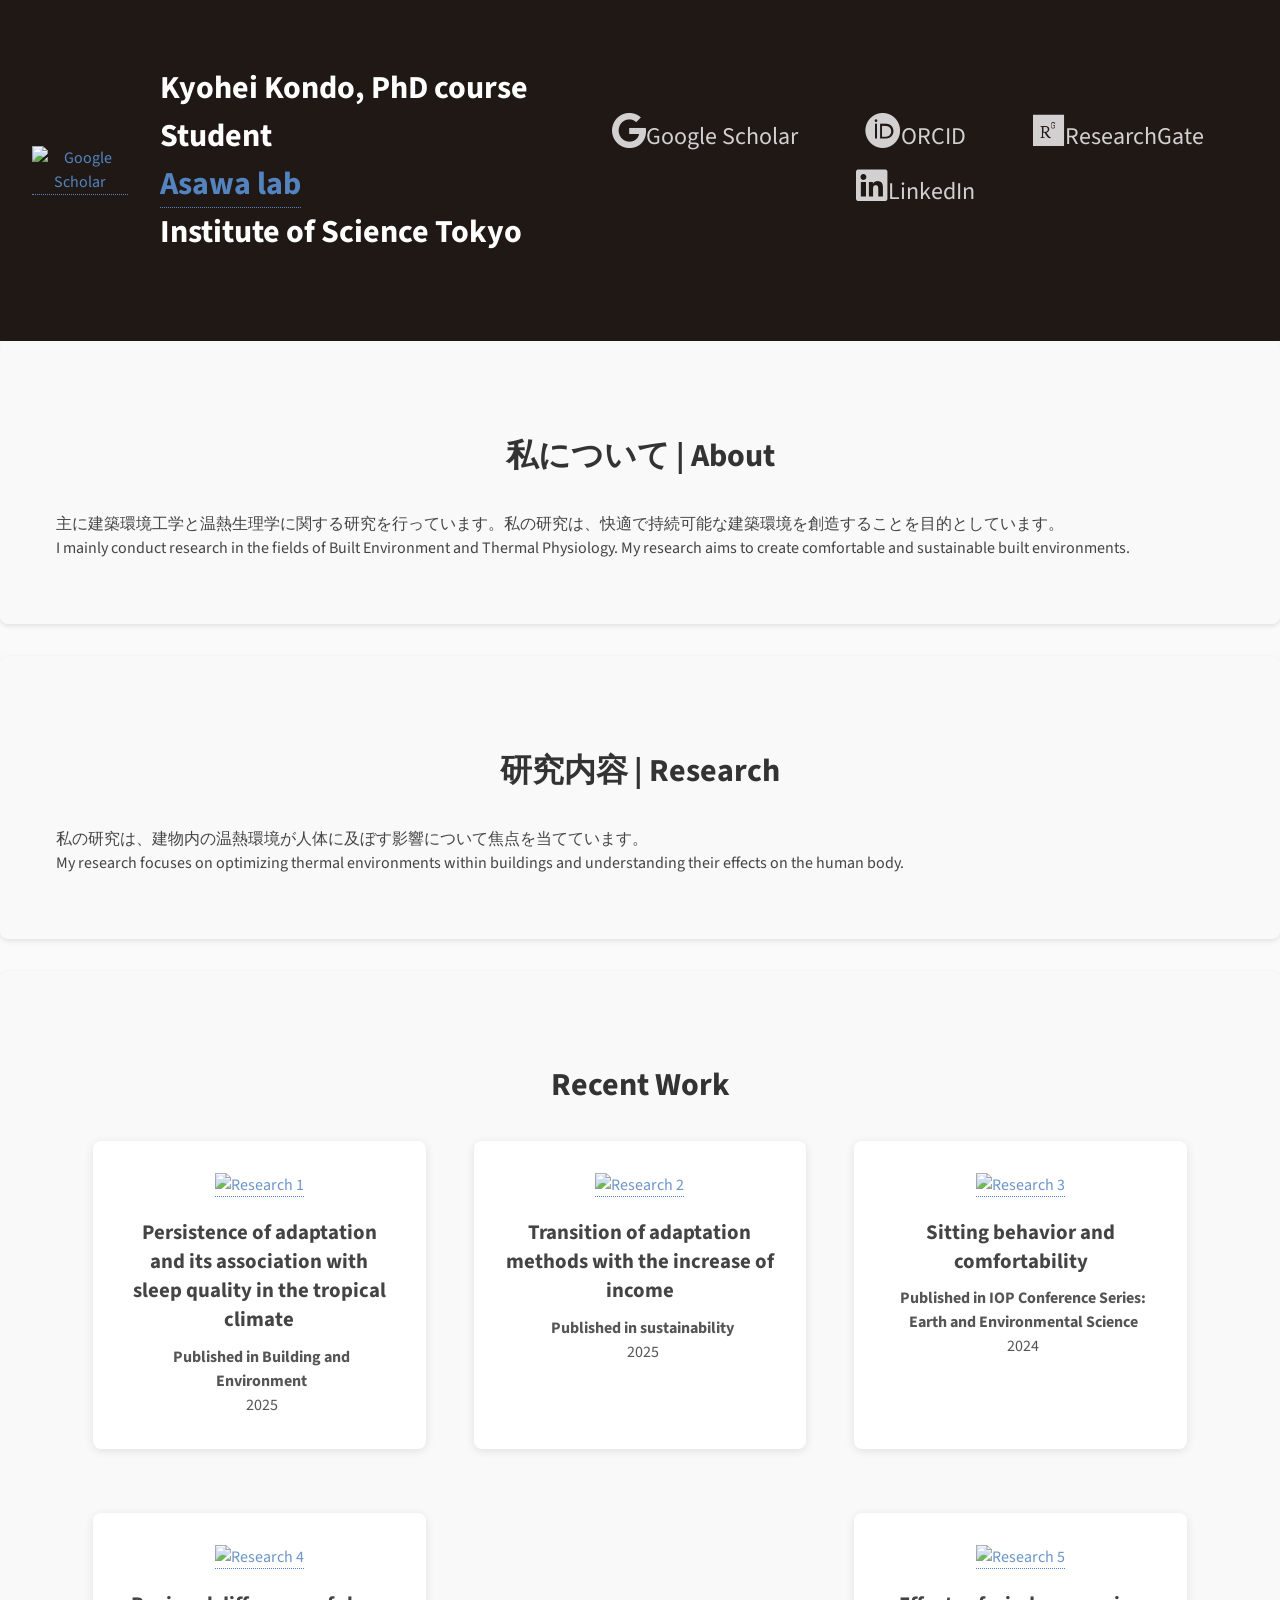
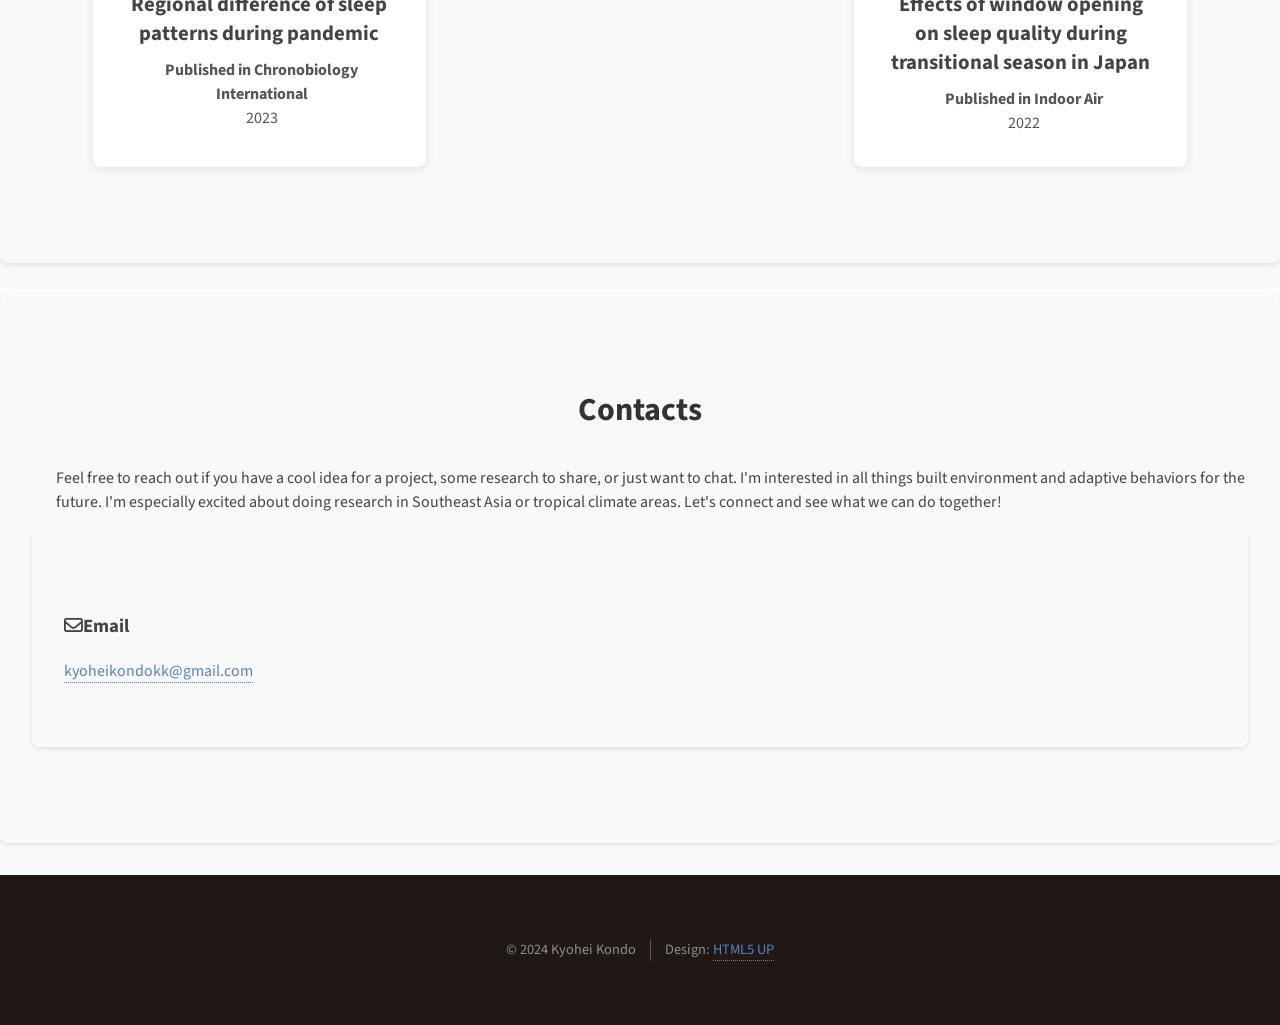
==== index.html @ 1e0ed8a8 "Update index.html change the term" ====
<!DOCTYPE html>
<html lang="ja">
<head>
    <meta charset="UTF-8">
    <meta name="viewport" content="width=device-width, initial-scale=1.0">
    <title>Kyohei Kondo | Profile</title>
    <link rel="stylesheet" href="https://cdnjs.cloudflare.com/ajax/libs/font-awesome/6.0.0-beta3/css/all.min.css">
    <link rel="stylesheet" href="styles2.css">
</head>
<body>
    
    <!-- Header -->
    <header id="header">
        <div class="inner">
            <a href="#" class="image avatar"><img src="https://scholar.googleusercontent.com/citations?view_op=view_photo&user=OWxW2XAAAAAJ&citpid=1&authuser=3" alt="Google Scholar" /></a>
            <h1><strong>Kyohei Kondo</strong>, PhD course Student<br />
            <a href="http://www.hy.depe.titech.ac.jp/">Asawa lab</a> <br />
            Institute of Science Tokyo</h1>
            <ul class="icons">
                <li><a href="https://scholar.google.co.jp/citations?user=OWxW2XAAAAAJ&hl=ja&oi=ao" class="icon brands fa-google"><span class="label">Google Scholar</span></a></li>
                <li><a href="https://orcid.org/0000-0002-1106-3184" class="icon brands fa-orcid"><span class="label">ORCID</span></a></li>
                <li><a href="https://www.researchgate.net/profile/Kyohei-Kondo" class="icon brands fa-researchgate"><span class="label">ResearchGate</span></a></li>
		<li><a href="https://www.linkedin.com/in/kyohei-kondo2021/" class="icon brands fa-linkedin"><span class="label">LinkedIn</span></a></li>
            </ul>
        </div>
    </header>

    <!-- Main Content -->
    <main>
        <section id="about">
            <header class="major">
                <h2>私について | About</h2>
            </header>
            <p>主に建築環境工学と温熱生理学に関する研究を行っています。私の研究は、快適で持続可能な建築環境を創造することを目的としています。</p>
            <p>I mainly conduct research in the fields of Built Environment and Thermal Physiology. My research aims to create comfortable and sustainable built environments.</p>
        </section>

        <section id="research">
            <h2>研究内容 | Research</h2>
            <p>私の研究は、建物内の温熱環境が人体に及ぼす影響について焦点を当てています。</p>
            <p>My research focuses on optimizing thermal environments within buildings and understanding their effects on the human body.</p>
        </section>

        <section id="recent-work">
            <h2>Recent Work</h2>
            <div class="row">
		<article class="col-6 col-12-xsmall">
		    <a href="https://doi.org/10.1016/j.buildenv.2025.113047" class="image fit thumb"><img src="https://ars.els-cdn.com/content/image/1-s2.0-S0360132325005281-gr10.jpg" alt="Research 1" /></a>
		    <h3>Persistence of adaptation and its association with sleep quality in the tropical climate</h3>
		    <p><b>Published in Building and Environment</b><br>2025</p>
                </article>
		<article class="col-6 col-12-xsmall">
                    <a href="https://doi.org/10.3390/su17062775" class="image fit thumb"><img src="https://www.researchgate.net/publication/390031836/figure/fig2/AS:11431281337342109@1743427471067/The-proportion-of-thermal-adaptations-during-gathering-activities-for-each-apartment-type_W640.jpg" alt="Research 2" /></a>
                    <h3>Transition of adaptation methods with the increase of income</h3>
                    <p><b>Published in sustainability</b><br>2025</p>
                </article>
                <article class="col-6 col-12-xsmall">
                    <a href="https://iopscience.iop.org/article/10.1088/1755-1315/1351/1/012028" class="image fit thumb"><img src="https://www.researchgate.net/publication/380996165/figure/fig2/AS:11431281248226820@1717080873113/Cluster-Location_W640.jpg" alt="Research 3" /></a>
                    <h3>Sitting behavior and comfortability</h3>
                    <p><b>Published in IOP Conference Series: Earth and Environmental Science</b><br>2024</p>
                </article>
                <article class="col-6 col-12-xsmall">
                    <a href="https://doi.org/10.1080/07420528.2024.2340719" class="image fit thumb"><img src="https://www.tandfonline.com/cms/asset/b9635064-47f9-4e98-bd6f-f79c149f04be/icbi_a_2340719_f0001_oc.jpg" alt="Research 4" /></a>
                    <h3>Regional difference of sleep patterns during pandemic</h3>
                    <p><b>Published in Chronobiology International</b><br>2023</p>
                </article>
                <article class="col-6 col-12-xsmall">
                    <a href="https://doi.org/10.1155/2023/8853643" class="image fit thumb"><img src="https://www.researchgate.net/publication/375036893/figure/fig4/AS:11431281202072889@1698686119248/Setting-points-a-elevation-of-a-bed-during-sleep-and-b-plan-for-a-bed-during-sleep_W640.jpg" alt="Research 5" /></a>
                    <h3>Effects of window opening on sleep quality during transitional season in Japan</h3>
                    <p><b>Published in Indoor Air</b><br>2022</p>
                </article>
            </div>
        </section>
<!--
        <section id="publications">
            <h2>業績一覧 | Publications</h2>
            <p><a href="https://scholar.google.co.jp/citations?user=OWxW2XAAAAAJ&hl=ja&oi=ao" target="_blank">Google Scholar | View my publications on Google Scholar</a></p>
        </section>
-->
        <section id="contact">
		<h2>Contacts</h2>
		<p>Feel free to reach out if you have a cool idea for a project, some research to share, or just want to chat. 
			I'm interested in all things built environment and adaptive behaviors for the future. 
			I'm especially excited about doing research in Southeast Asia or tropical climate areas. 
			Let's connect and see what we can do together!</p>
		<div id="contact"　class="row">
		<!--
			<div class="col-8 col-12-small">
				<form method="POST" action="https://formspree.io/f/mdknbrjv">
					<div class="row gtr-uniform gtr-50">
						<div class="col-6 col-12-xsmall"><input type="text" name="name" id="name" placeholder="Name" /></div>
						<div class="col-6 col-12-xsmall"><input type="email" name="email" id="email" placeholder="Email" /></div>
						<div class="col-12"><textarea name="message" id="message" placeholder="Message" rows="4"></textarea></div>
					</div>
					<br />
				<ul class="actions">
					<li><input type="submit" value="Send Message" /></li>
				</ul>
			</div>
			
			<div class="col-4 col-12-small">
		-->
				<h3 class="icon solid fa-envelope"><span class="label">Email</span></h3>
				<a href="#">kyoheikondokk@gmail.com</a>
		</div>
	</section>
    </main>

    <!-- Footer -->
    <footer id="footer">
        <div class="inner">
            <ul class="copyright">
                <li>&copy; 2024 Kyohei Kondo</li>
                <li>Design: <a href="http://html5up.net">HTML5 UP</a></li>
            </ul>
        </div>
    </footer>
</body>
</html>
---- styles2.css ----
@import url("fontawesome-all.min.css");
@import url("https://fonts.googleapis.com/css?family=Source+Sans+Pro:400,400italic");

/* ========== Base Styles ========== */
body {
    color: #444;
    font-family: "Source Sans Pro", Helvetica, sans-serif;
    font-size: 16px;
    line-height: 1.5;
    margin: 0;
    padding: 0;
    background-color: #fafafa;
    overflow-x: hidden;
    box-sizing: border-box;
}

*, *::before, *::after {
    box-sizing: inherit;
}

a {
    border-bottom: dotted 1px;
    color: #5384BF;
    text-decoration: none;
    transition: color 0.2s ease-in-out, border-color 0.2s ease-in-out;
}

a:hover {
    border-bottom-color: transparent;
    color: #5384BF !important;
}

p {
    margin: 0;
    padding-left: 2%;
}

/* ========== Header ========== */
#header {
    background-color: #1f1815;
    padding: 8em 4em;
    color: rgba(255, 255, 255, 0.9);
    text-align: center;
    width: 100%;
}

#header .inner {
    display: flex;
    flex-direction: column;
    align-items: center;
}

#header h1 {
    color: #fff;
    font-size: 2em;
    margin-top: 1.5em;
    text-align: center;
}

#header .icons a {
    color: rgba(255, 255, 255, 0.8);
    font-size: 1.5em;
    margin: 0 1em;
    transition: color 0.3s;
}

#header .icons a:hover {
    color: #5384BF !important;
}

/* ========== Main Sections ========== */
#about, #research, #recent-work, #contact {
    padding: 4em 2em;
    margin-bottom: 2em;
    background-color: #f9f9f9;
    border-radius: 0.5em;
    box-shadow: 0 2px 5px rgba(0, 0, 0, 0.1);
}

#about h2, #research h2, #recent-work h2, #contact h2 {
    font-size: 2em;
    color: #333;
    margin-bottom: 1em;
    text-align: center;
}

/* ========== Recent Work ========== */
#recent-work .row {
    display: flex;
    flex-wrap: wrap;
    justify-content: space-between;
    gap: 2em;
    padding-left: 5%;
    padding-right: 5%;
}

#recent-work article {
    background-color: #fff;
    border-radius: 0.5em;
    box-shadow: 0 2px 10px rgba(0, 0, 0, 0.1);
    padding: 2em;
    text-align: center;
    margin-bottom: 2em;
    flex: 1 1 calc(33.33% - 2em);
    max-width: calc(33.33% - 2em);
    position: relative;
    transition: transform 0.3s ease, box-shadow 0.3s ease;
    cursor: pointer;
    overflow: hidden;
}

#recent-work article:hover {
    box-shadow: 0 4px 20px rgba(0, 0, 0, 0.2);
    transform: translateY(-5px);
}

#recent-work .image.fit.thumb {
    position: relative;
    overflow: hidden;
    margin-bottom: 1em;
}

#recent-work .image.fit.thumb img {
    width: 100%;
    height: auto;
    max-height: 180px;
    object-fit: contain;
    opacity: 0.85;
    transition: opacity 0.3s ease-in-out;
}

#recent-work article:hover .image.fit.thumb img {
    opacity: 1;
}

#recent-work .image.fit.thumb::after {
    content: "View";
    position: absolute;
    top: 50%;
    left: 50%;
    transform: translate(-50%, -50%);
    font-size: 1.2em;
    color: white;
    background-color: rgba(0, 0, 0, 0.6);
    padding: 0.5em 1.2em;
    border-radius: 1em;
    opacity: 0;
    transition: opacity 0.3s ease-in-out;
}

#recent-work article:hover .image.fit.thumb::after {
    opacity: 1;
}

#recent-work h3 {
    font-size: 1.3em;
    margin-bottom: 0.5em;
    line-height: 1.4;
}

#recent-work p {
    font-size: 1em;
    line-height: 1.5em;
    color: #555;
}

/* ========== Contact ========== */
#contact {
    padding-left: 2em;
    padding-right: 2em;
    width: 100%;
    margin-top: 1em;
}

#contact .row {
    margin-left: 0;
    margin-right: 0;
    display: flex;
    flex-wrap: wrap;
    align-items: stretch;
    box-sizing: border-box;
}

/* ========== Footer ========== */
#footer {
    background-color: #1f1815;
    padding: 4em 2em;
    color: rgba(255, 255, 255, 0.8);
    text-align: center;
    width: 100%;
}

#footer .icons a {
    color: rgba(255, 255, 255, 0.8);
    font-size: 1.5em;
    margin: 0 1em;
    transition: color 0.3s;
}

#footer .icons a:hover {
    color: #5384BF;
}

#footer .copyright {
    font-size: 0.9em;
    color: rgba(255, 255, 255, 0.5);
    list-style: none;
    display: flex;
    justify-content: center;
    gap: 1em;
    padding: 0;
    margin: 0;
}

#footer .copyright li {
    border-left: solid 1px rgba(255, 255, 255, 0.25);
    padding-left: 1em;
}

#footer .copyright li:first-child {
    border-left: none;
    padding-left: 0;
}

/* ========== Responsive ========== */
@media screen and (max-width: 980px) {
    #recent-work article {
        flex: 1 1 calc(50% - 1em);
        max-width: calc(50% - 1em);
    }
}

@media screen and (max-width: 600px) {
    #recent-work article {
        flex: 1 1 100%;
        max-width: 100%;
    }

    #recent-work .image.fit.thumb img {
        max-height: 160px;
    }

    #contact {
        padding-left: 0.5em;
        padding-right: 0.5em;
    }
}

/* ========== Laptop Specific ========== */
@media screen and (min-width: 1024px) and (max-width: 1440px) {
    #header {
        padding: 4em 2em;
    }

    #header .inner {
        flex-direction: row;
        justify-content: center;
        gap: 2em;
    }

    #header h1 {
        margin-top: 0;
        text-align: left;
    }
}


/* Icons Styling */
.icon {
    text-decoration: none;
    border-bottom: none;
    position: relative;
}

.icon:before {
    font-family: 'Font Awesome 5 Free';
    font-weight: 400;
    line-height: 1;
}

.icon.brands:before {
    font-family: 'Font Awesome 5 Brands';
}

ul.icons li .icon:before {
    font-size: 1.75em; /* アイコンのサイズを微調整 */
}

ul.labeled-icons li h3 {
    color: #b2b2b2;
    left: 0;
    position: absolute;
    text-align: center;
    top: 0;
    width: 1em;
}

/* List */

ol {
    list-style: decimal;
    margin: 0 0 2em 0;
    padding-left: 1.25em;
}

ol li {
    padding-left: 0.25em;
}

ul {
    list-style: disc;
    margin: 0 0 2em 0;
    padding-left: 1em;
}

ul li {
    padding-left: 0.5em;
}

ul.alt {
    list-style: none;
    padding-left: 0;
}

ul.alt li {
    border-top: solid 2px #efefef;
    padding: 0.5em 0;
}

ul.alt li:first-child {
    border-top: 0;
    padding-top: 0;
}

dl {
    margin: 0 0 2em 0;
}

/* Icons */

ul.icons {
    cursor: default;
    list-style: none;
    padding-left: 0;
}

ul.icons li {
    display: inline-block;
    padding: .8em 1em 0 0;
}

ul.icons li:last-child {
    padding-right: 0;
}

ul.icons li .icon:before {
    font-size: 1.5em;
}

/* Labeled Icons */

ul.labeled-icons {
    list-style: none;
    padding: 0;
}

ul.labeled-icons li {
    line-height: 1.75em;
    margin: 1.5em 0 0 0;
    padding-left: 2.25em;
    position: relative;
}

ul.labeled-icons li:first-child {
    margin-top: 0;
}

ul.labeled-icons li a {
    color: inherit;
}

ul.labeled-icons li h3 {
    color: #b2b2b2;
    left: 0;
    position: absolute;
    text-align: center;
    top: 0;
    width: 1em;
}

/* ========== Responsive ========== */
@media screen and (max-width: 980px) {
    #recent-work article {
        flex: 1 1 calc(50% - 1em);
        max-width: calc(50% - 1em);
    }
}

@media screen and (max-width: 600px) {
    #recent-work article {
        flex: 1 1 100%;
        max-width: 100%;
    }

    #recent-work .image.fit.thumb img {
        max-height: 160px;
    }

    #contact {
        padding-left: 0.5em;
        padding-right: 0.5em;
    }
}
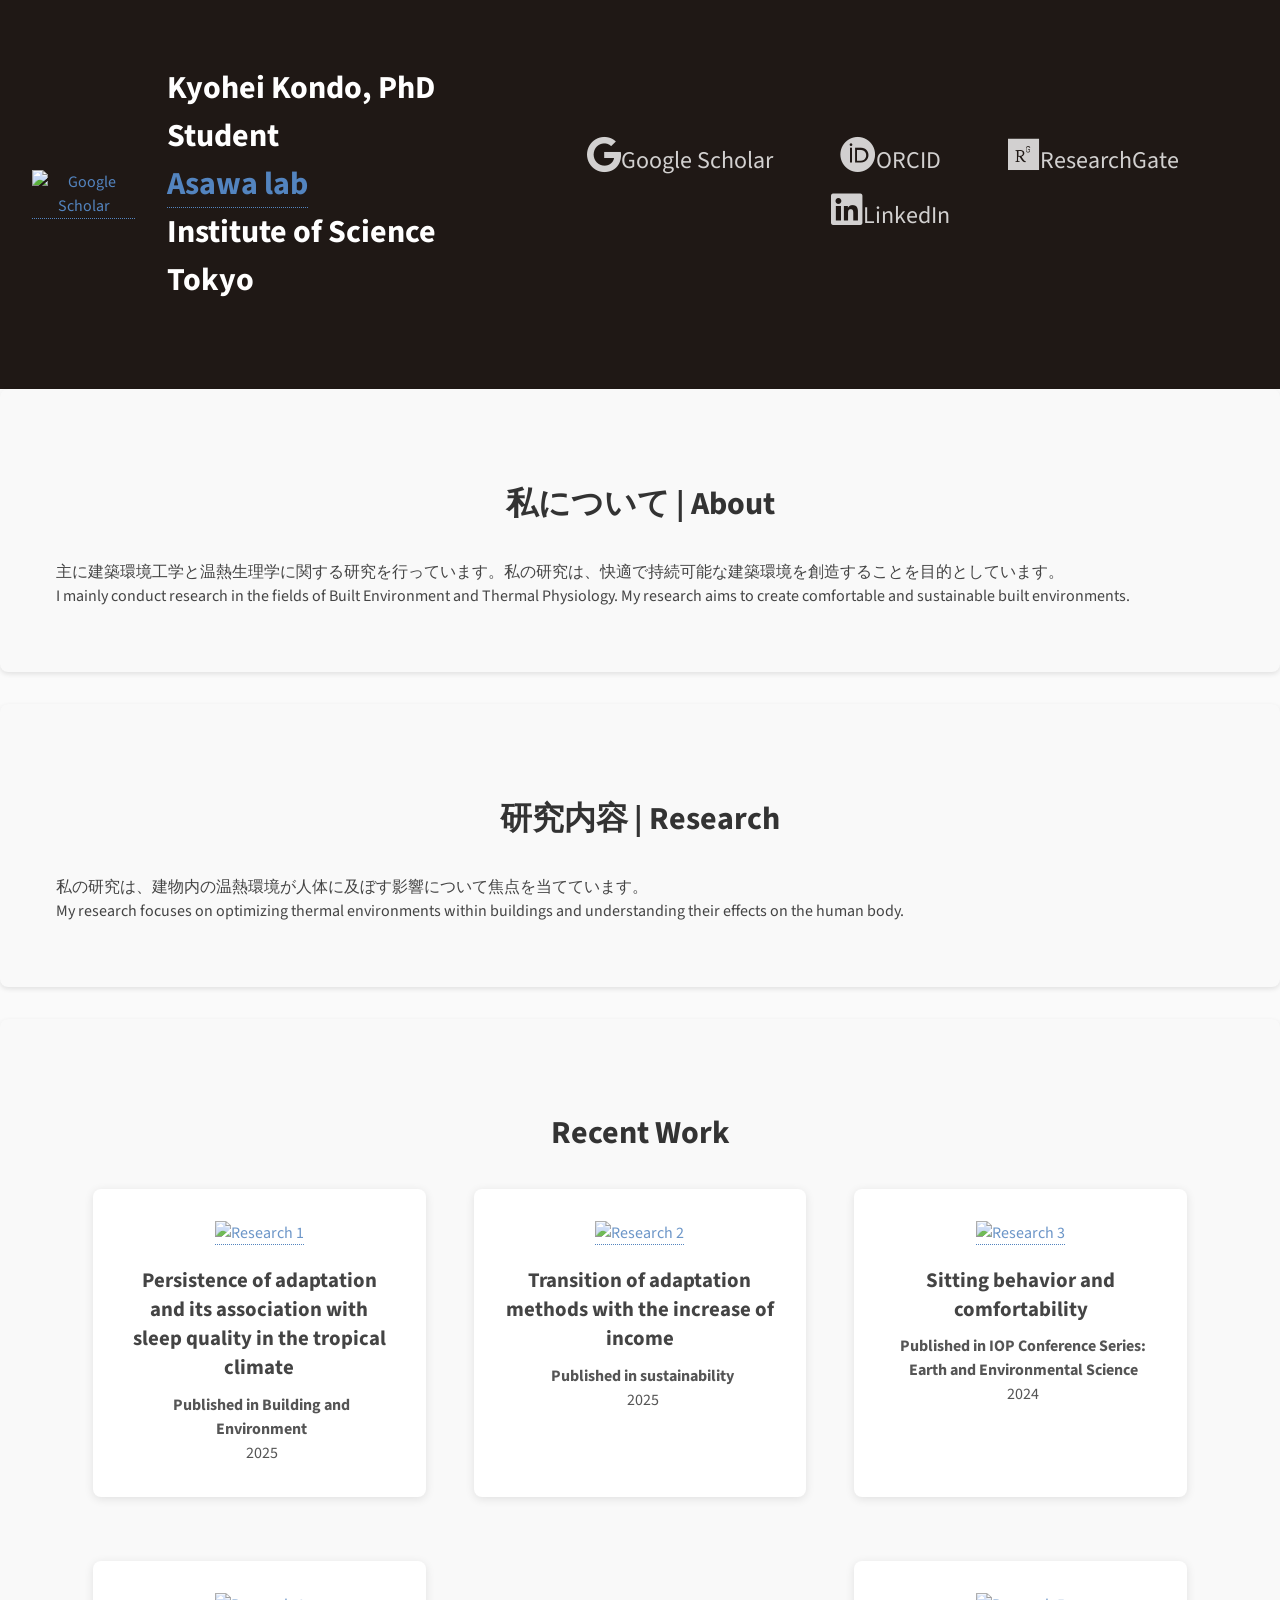
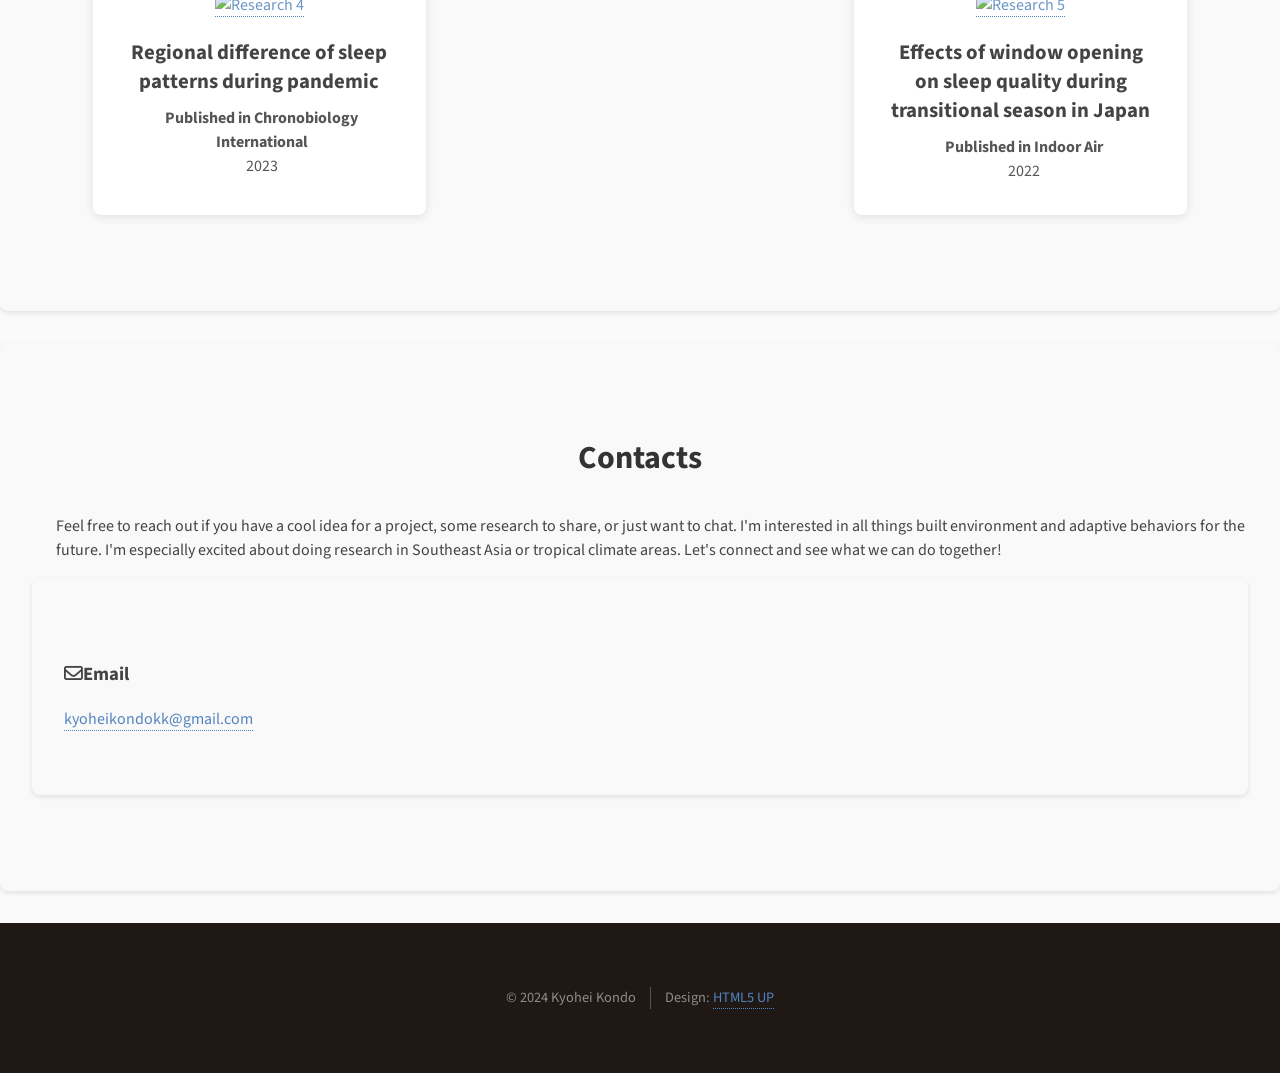
==== commit cd5ab3f1: "Update index.html change the term" ====
--- a/index.html
+++ b/index.html
@@ -13,7 +13,7 @@
     <header id="header">
         <div class="inner">
             <a href="#" class="image avatar"><img src="https://scholar.googleusercontent.com/citations?view_op=view_photo&user=OWxW2XAAAAAJ&citpid=1&authuser=3" alt="Google Scholar" /></a>
-            <h1><strong>Kyohei Kondo</strong>, PhD course Student<br />
+            <h1><strong>Kyohei Kondo</strong>, PhD Student<br />
             <a href="http://www.hy.depe.titech.ac.jp/">Asawa lab</a> <br />
             Institute of Science Tokyo</h1>
             <ul class="icons">
--- a/styles2.css
+++ b/styles2.css
@@ -1,5 +1,6 @@
 @import url("fontawesome-all.min.css");
 @import url("https://fonts.googleapis.com/css?family=Source+Sans+Pro:400,400italic");
+
 
 /* ========== Base Styles ========== */
 body {
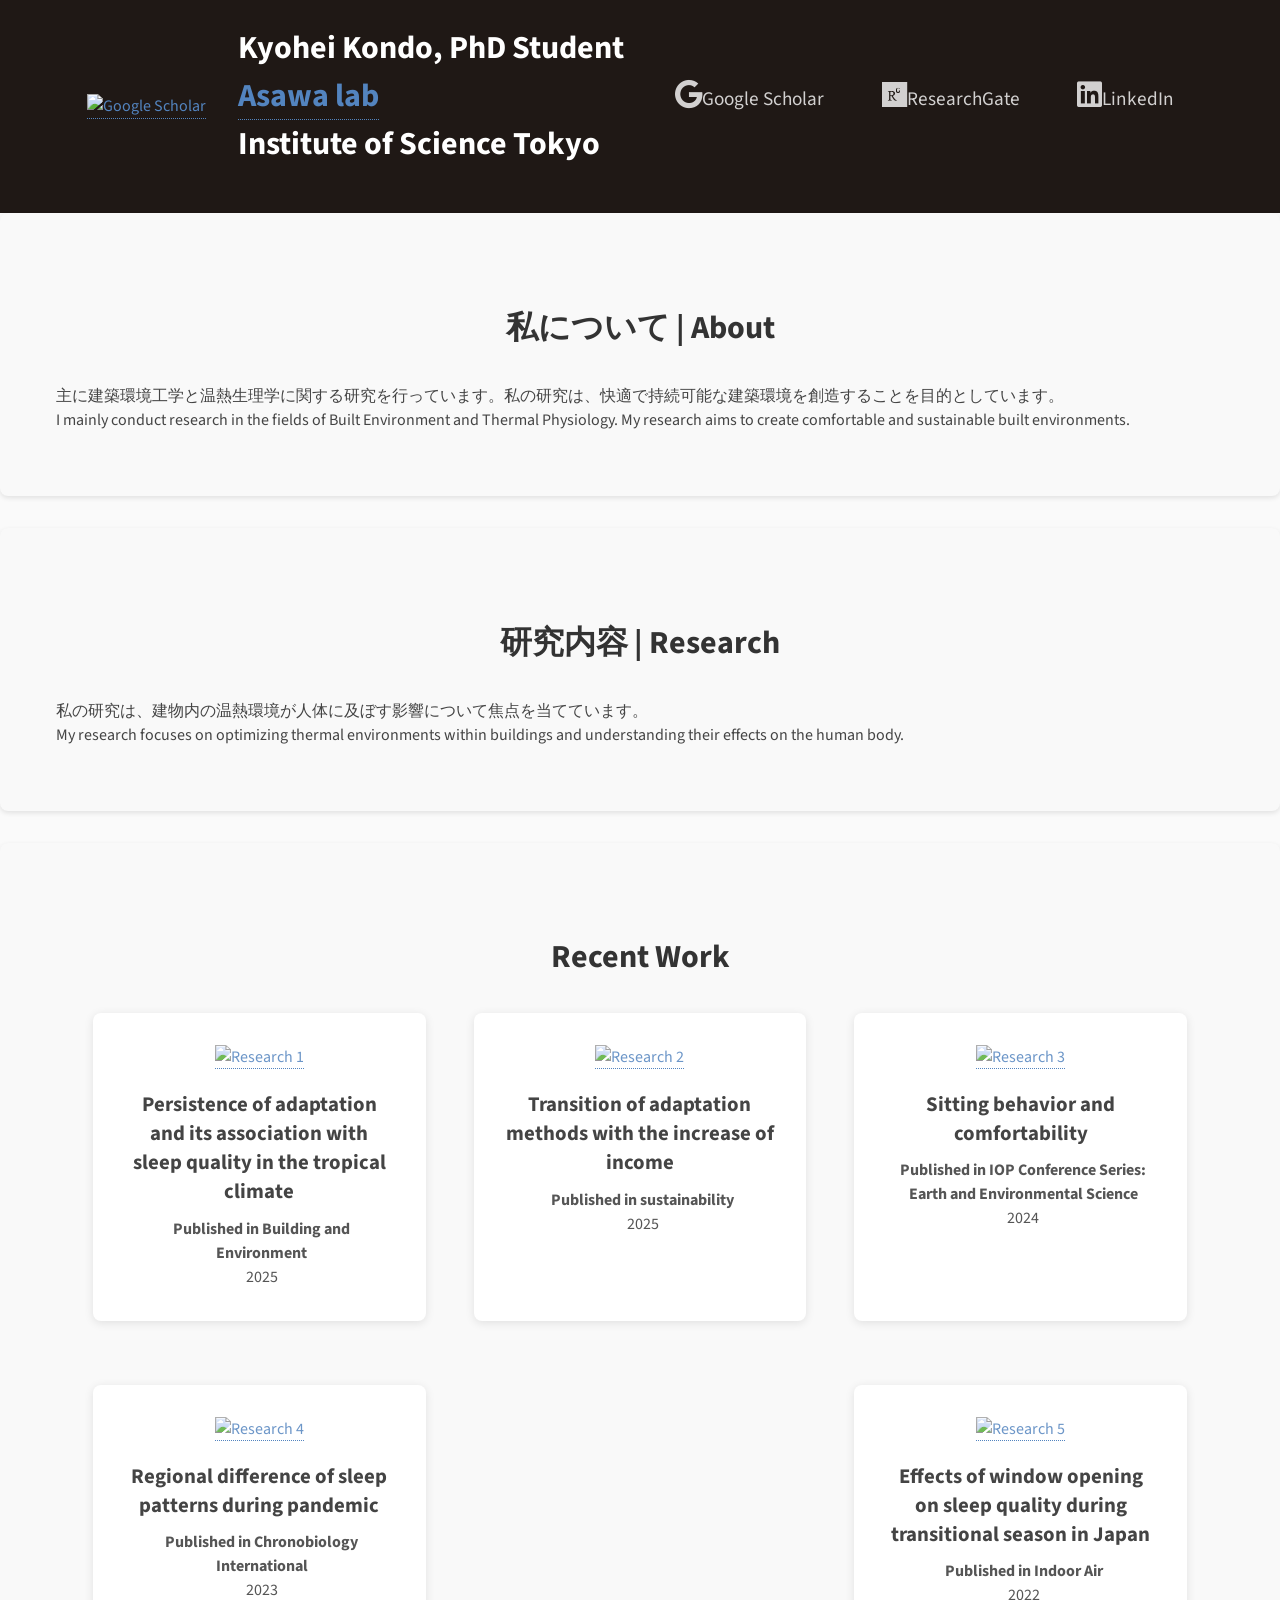
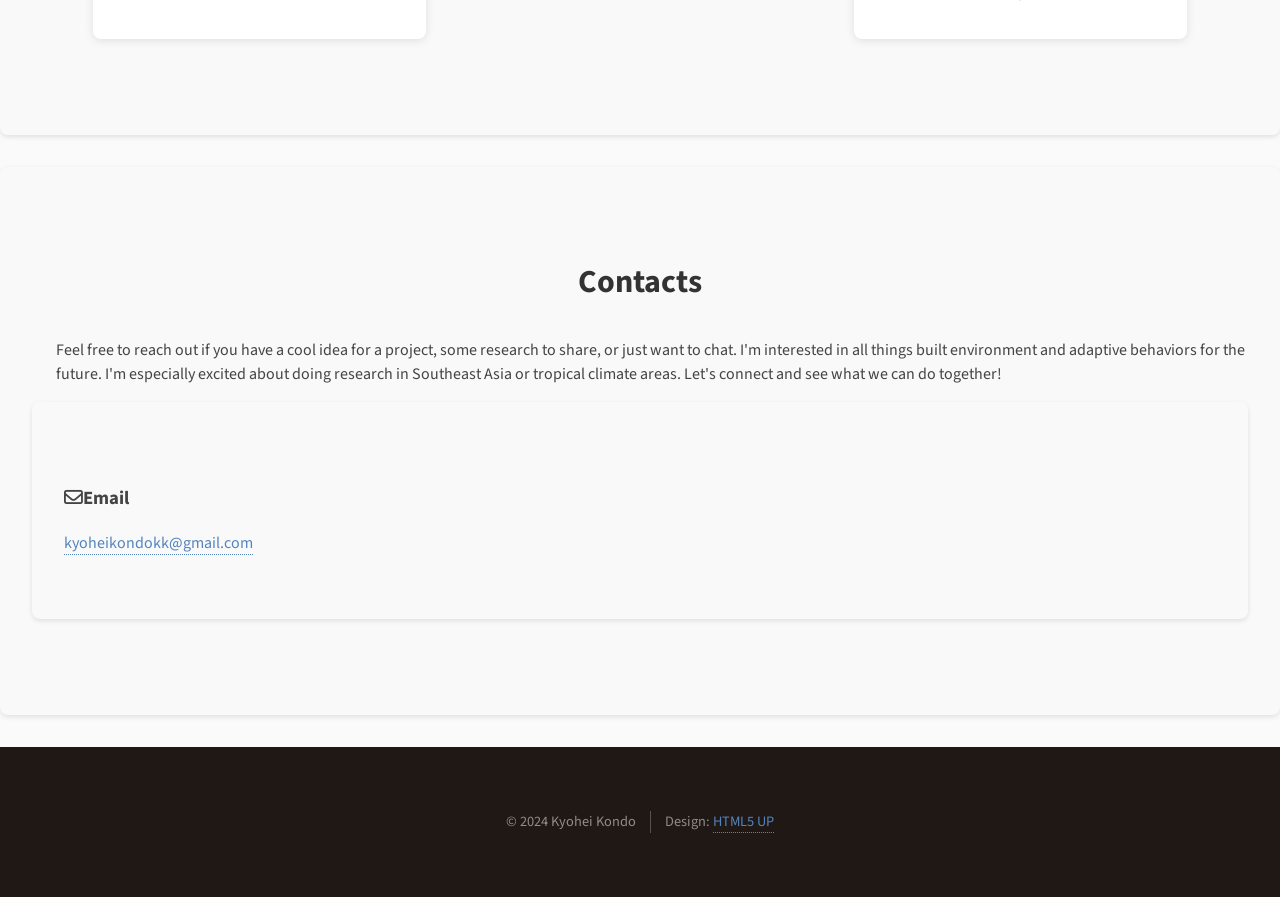
==== commit 783218af: "Update index.html change the link" ====
--- a/index.html
+++ b/index.html
@@ -18,7 +18,7 @@
             Institute of Science Tokyo</h1>
             <ul class="icons">
                 <li><a href="https://scholar.google.co.jp/citations?user=OWxW2XAAAAAJ&hl=ja&oi=ao" class="icon brands fa-google"><span class="label">Google Scholar</span></a></li>
-                <li><a href="https://orcid.org/0000-0002-1106-3184" class="icon brands fa-orcid"><span class="label">ORCID</span></a></li>
+               <!-- <li><a href="https://orcid.org/0000-0002-1106-3184" class="icon brands fa-orcid"><span class="label">ORCID</span></a></li> -->
                 <li><a href="https://www.researchgate.net/profile/Kyohei-Kondo" class="icon brands fa-researchgate"><span class="label">ResearchGate</span></a></li>
 		<li><a href="https://www.linkedin.com/in/kyohei-kondo2021/" class="icon brands fa-linkedin"><span class="label">LinkedIn</span></a></li>
             </ul>
--- a/styles2.css
+++ b/styles2.css
@@ -250,7 +250,7 @@
 /* ========== Laptop Specific ========== */
 @media screen and (min-width: 1024px) and (max-width: 1440px) {
     #header {
-        padding: 4em 2em;
+        padding: 1.5em 2em;
     }
 
     #header .inner {
@@ -258,8 +258,16 @@
         justify-content: center;
         gap: 2em;
     }
+ 
+    #header .icons a {
+    color: rgba(255, 255, 255, 0.8);
+    font-size: 1.2em;
+    margin: 0 1em;
+    transition: color 0.3s;
+    }
 
     #header h1 {
+        font-size: 1 em;
         margin-top: 0;
         text-align: left;
     }
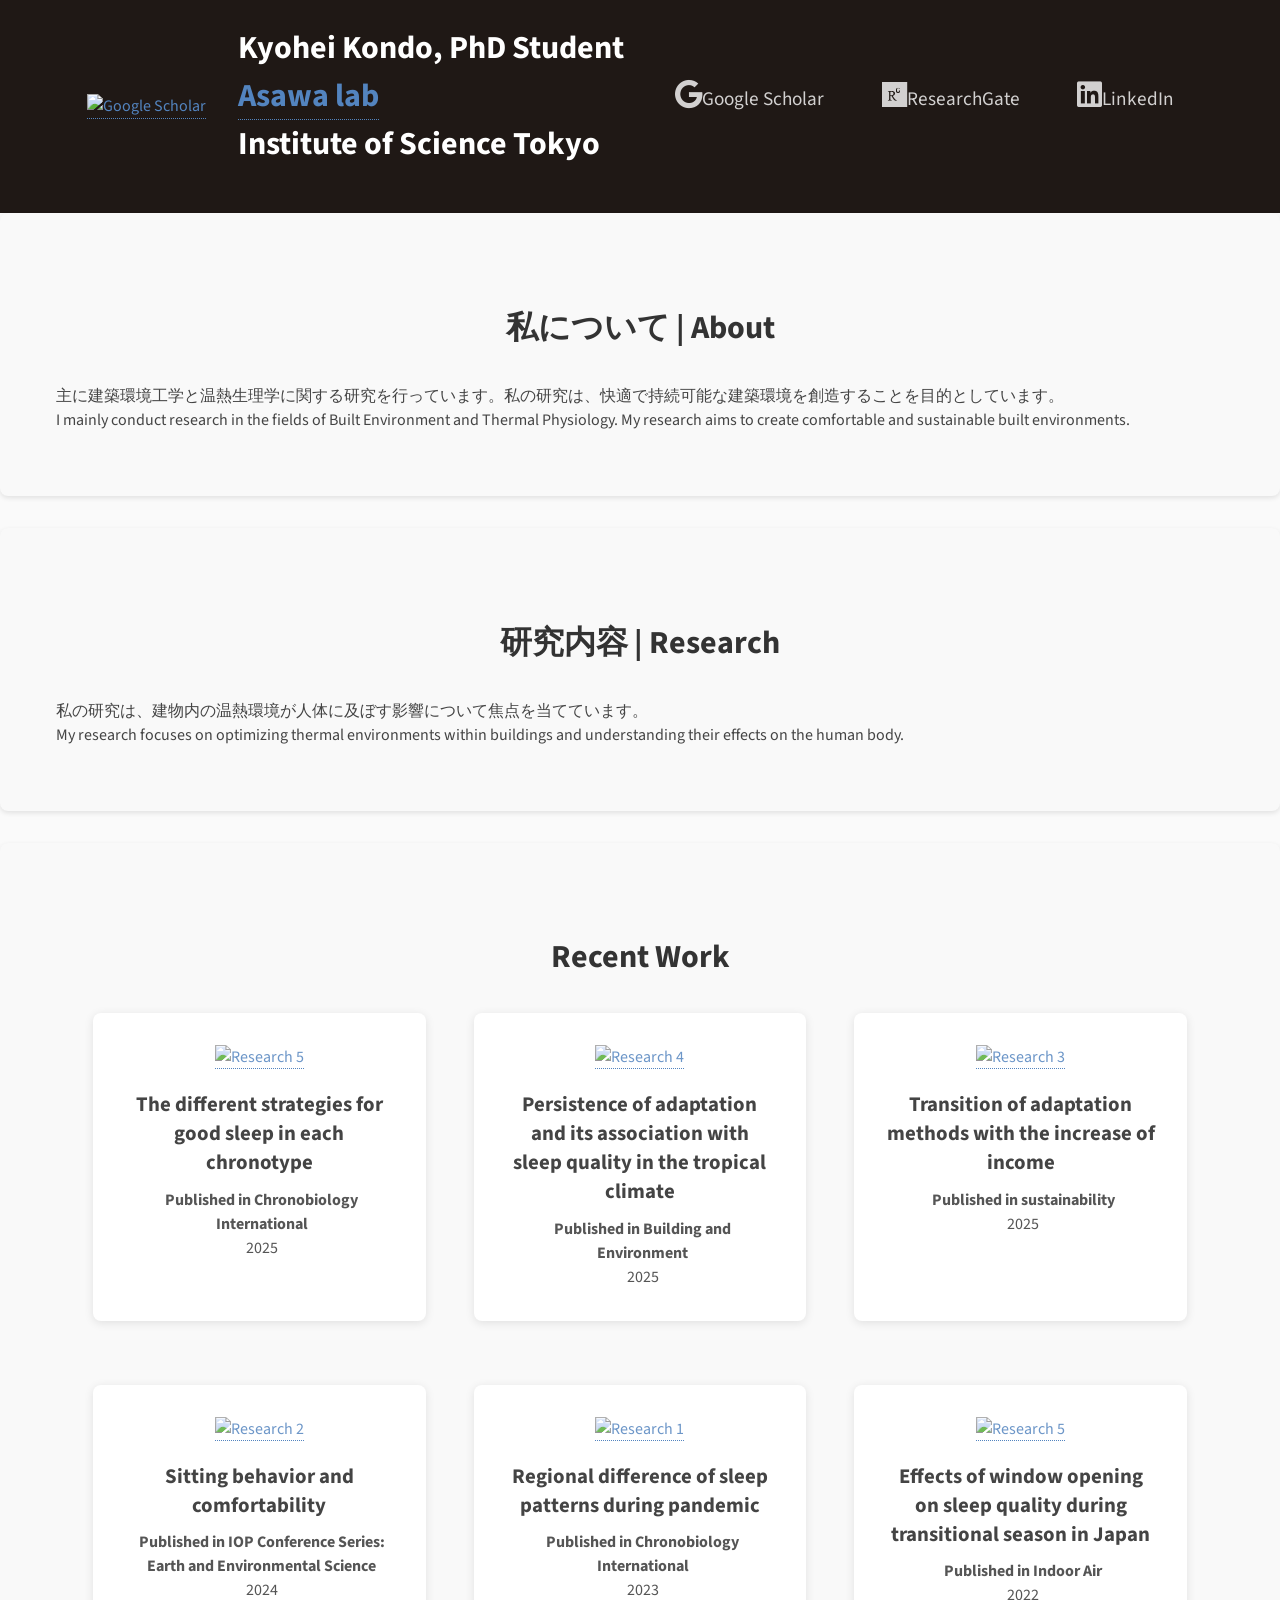
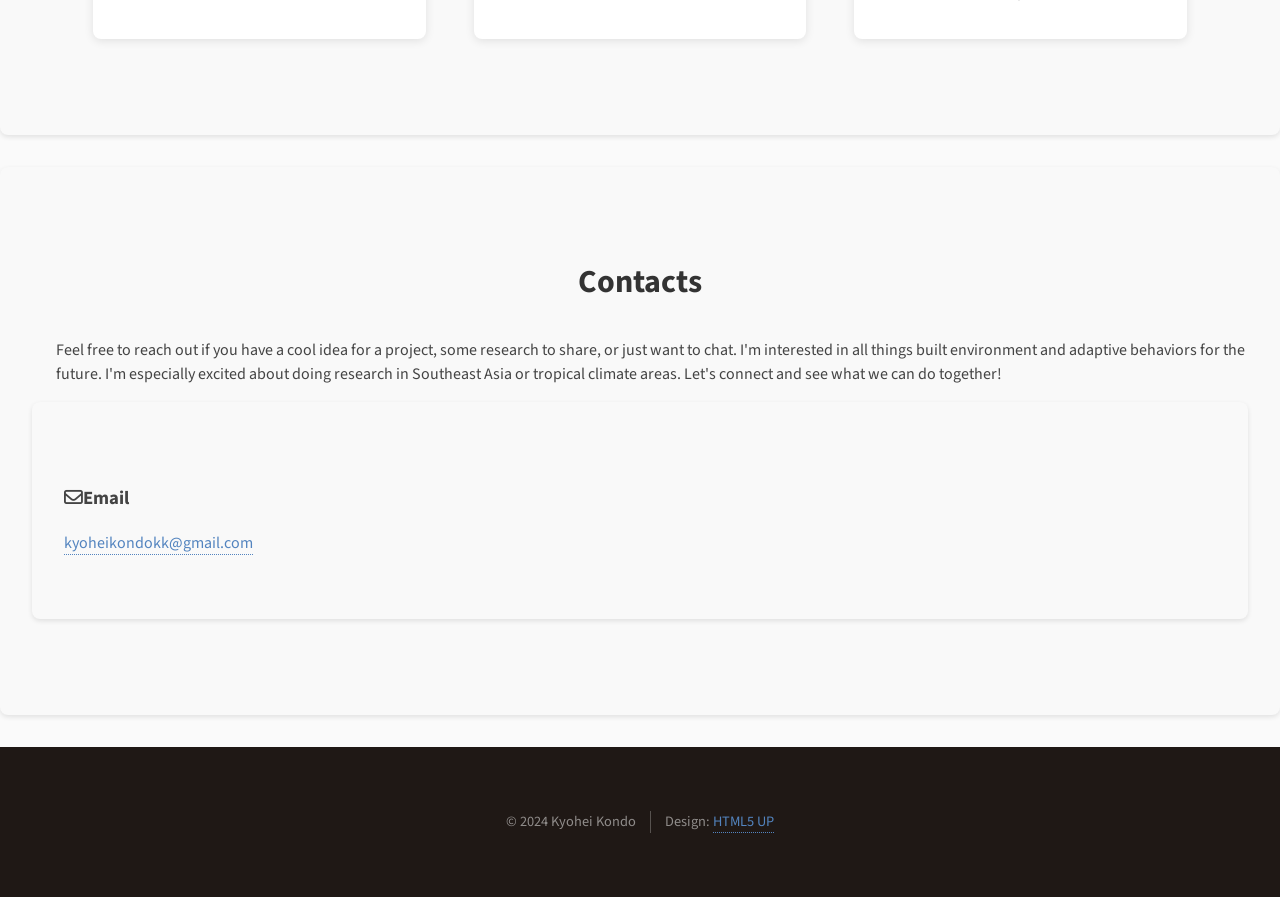
==== commit e6a9c70e: "added the new publication" ====
--- a/index.html
+++ b/index.html
@@ -45,30 +45,35 @@
             <h2>Recent Work</h2>
             <div class="row">
 		<article class="col-6 col-12-xsmall">
-		    <a href="https://doi.org/10.1016/j.buildenv.2025.113047" class="image fit thumb"><img src="https://ars.els-cdn.com/content/image/1-s2.0-S0360132325005281-gr10.jpg" alt="Research 1" /></a>
+			<a href="https://doi.org/10.1080/07420528.2025.2584196" class="image fit thumb"><img src="https://www.researchgate.net/profile/Kyohei-Kondo/publication/397682504/figure/fig3/AS:11431281733252923@1763531736175/Summary-of-predictors-for-negative-positive-change-in-SSQ_W640.jpg" alt="Research 5" /></a>
+			<h3>The different strategies for good sleep in each chronotype</h3>
+			<p><b>Published in Chronobiology International</b><br>2025</p>
+		</article>
+		<article class="col-6 col-12-xsmall">
+		    <a href="https://doi.org/10.1016/j.buildenv.2025.113047" class="image fit thumb"><img src="https://ars.els-cdn.com/content/image/1-s2.0-S0360132325005281-gr10.jpg" alt="Research 4" /></a>
 		    <h3>Persistence of adaptation and its association with sleep quality in the tropical climate</h3>
 		    <p><b>Published in Building and Environment</b><br>2025</p>
-                </article>
+		</article>
 		<article class="col-6 col-12-xsmall">
-                    <a href="https://doi.org/10.3390/su17062775" class="image fit thumb"><img src="https://www.researchgate.net/publication/390031836/figure/fig2/AS:11431281337342109@1743427471067/The-proportion-of-thermal-adaptations-during-gathering-activities-for-each-apartment-type_W640.jpg" alt="Research 2" /></a>
+                    <a href="https://doi.org/10.3390/su17062775" class="image fit thumb"><img src="https://www.researchgate.net/publication/390031836/figure/fig2/AS:11431281337342109@1743427471067/The-proportion-of-thermal-adaptations-during-gathering-activities-for-each-apartment-type_W640.jpg" alt="Research 3" /></a>
                     <h3>Transition of adaptation methods with the increase of income</h3>
                     <p><b>Published in sustainability</b><br>2025</p>
-                </article>
-                <article class="col-6 col-12-xsmall">
-                    <a href="https://iopscience.iop.org/article/10.1088/1755-1315/1351/1/012028" class="image fit thumb"><img src="https://www.researchgate.net/publication/380996165/figure/fig2/AS:11431281248226820@1717080873113/Cluster-Location_W640.jpg" alt="Research 3" /></a>
+		</article>
+		<article class="col-6 col-12-xsmall">
+                    <a href="https://iopscience.iop.org/article/10.1088/1755-1315/1351/1/012028" class="image fit thumb"><img src="https://www.researchgate.net/publication/380996165/figure/fig2/AS:11431281248226820@1717080873113/Cluster-Location_W640.jpg" alt="Research 2" /></a>
                     <h3>Sitting behavior and comfortability</h3>
                     <p><b>Published in IOP Conference Series: Earth and Environmental Science</b><br>2024</p>
-                </article>
-                <article class="col-6 col-12-xsmall">
-                    <a href="https://doi.org/10.1080/07420528.2024.2340719" class="image fit thumb"><img src="https://www.tandfonline.com/cms/asset/b9635064-47f9-4e98-bd6f-f79c149f04be/icbi_a_2340719_f0001_oc.jpg" alt="Research 4" /></a>
+		</article>
+		<article class="col-6 col-12-xsmall">
+                    <a href="https://doi.org/10.1080/07420528.2024.2340719" class="image fit thumb"><img src="https://www.tandfonline.com/cms/asset/b9635064-47f9-4e98-bd6f-f79c149f04be/icbi_a_2340719_f0001_oc.jpg" alt="Research 1" /></a>
                     <h3>Regional difference of sleep patterns during pandemic</h3>
                     <p><b>Published in Chronobiology International</b><br>2023</p>
-                </article>
-                <article class="col-6 col-12-xsmall">
+		</article>
+		<article class="col-6 col-12-xsmall">
                     <a href="https://doi.org/10.1155/2023/8853643" class="image fit thumb"><img src="https://www.researchgate.net/publication/375036893/figure/fig4/AS:11431281202072889@1698686119248/Setting-points-a-elevation-of-a-bed-during-sleep-and-b-plan-for-a-bed-during-sleep_W640.jpg" alt="Research 5" /></a>
                     <h3>Effects of window opening on sleep quality during transitional season in Japan</h3>
                     <p><b>Published in Indoor Air</b><br>2022</p>
-                </article>
+		</article>
             </div>
         </section>
 <!--
--- a/styles2.css
+++ b/styles2.css
@@ -50,10 +50,16 @@
     flex-direction: column;
     align-items: center;
 }
+h1 {
+    color: #fff;
+    font-size: 1.2 em;
+    margin-top: 1.5em;
+    text-align: center;
+}
 
 #header h1 {
     color: #fff;
-    font-size: 2em;
+    font-size: 1.2 em;
     margin-top: 1.5em;
     text-align: center;
 }
@@ -271,6 +277,13 @@
         margin-top: 0;
         text-align: left;
     }
+    
+    h1 {
+    color: #fff;
+    font-size: 1.2 em;
+    margin-top: 1.5em;
+    text-align: center;
+    }
 }
 
 
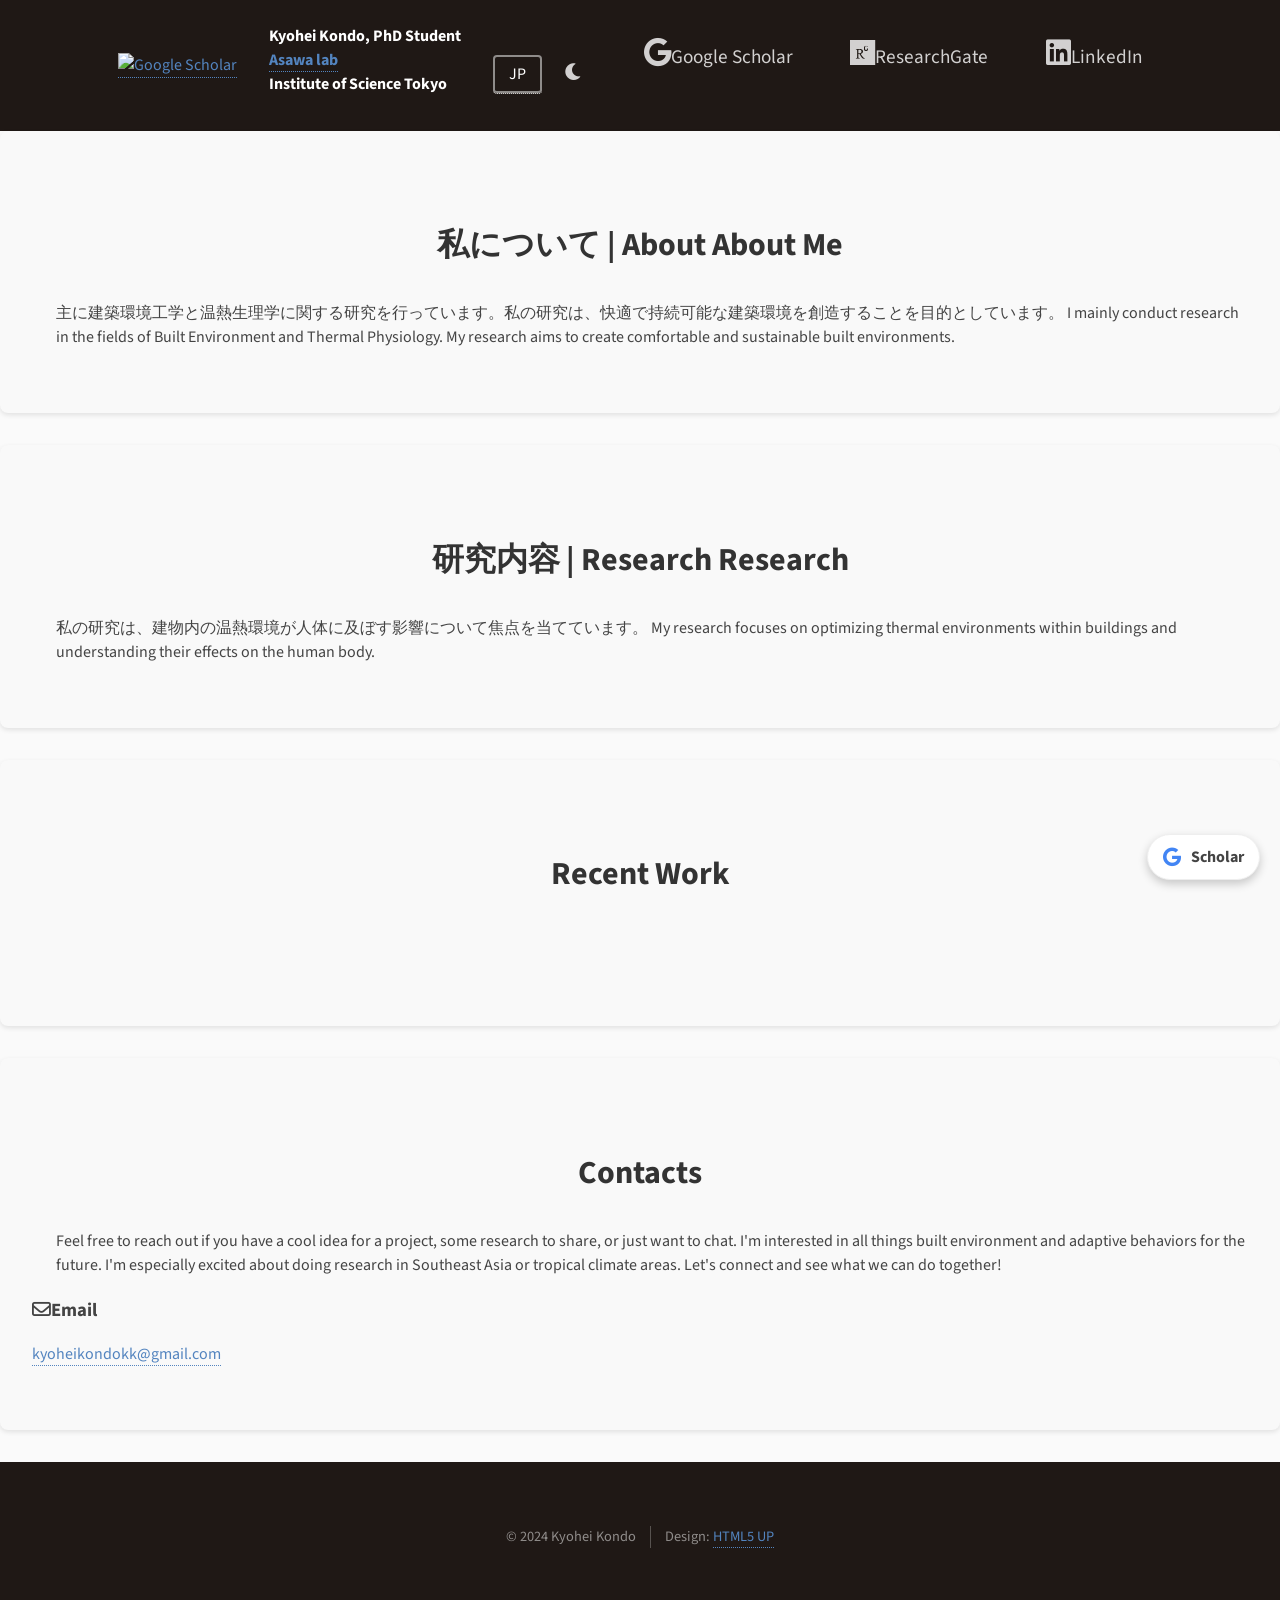
==== commit 93472413: "apply the new files" ====
--- a/index.html
+++ b/index.html
@@ -1,5 +1,6 @@
 <!DOCTYPE html>
 <html lang="ja">
+
 <head>
     <meta charset="UTF-8">
     <meta name="viewport" content="width=device-width, initial-scale=1.0">
@@ -7,20 +8,58 @@
     <link rel="stylesheet" href="https://cdnjs.cloudflare.com/ajax/libs/font-awesome/6.0.0-beta3/css/all.min.css">
     <link rel="stylesheet" href="styles2.css">
 </head>
+<script type="application/ld+json">
+{
+  "@context": "https://schema.org",
+  "@type": "Person",
+  "name": "Kyohei Kondo",
+  "url": "https://kyopp.github.io/profile/",
+  "sameAs": [
+    "https://scholar.google.co.jp/citations?user=OWxW2XAAAAAJ&hl=ja&oi=ao",
+    "https://www.researchgate.net/profile/Kyohei-Kondo",
+    "https://www.linkedin.com/in/kyohei-kondo2021/"
+  ],
+  "jobTitle": "PhD Student",
+  "affiliation": {
+    "@type": "Organization",
+    "name": "Institute of Science Tokyo",
+    "department": "Asawa lab"
+  },
+  "description": "Researcher in Built Environment and Thermal Physiology."
+}
+</script>
+
 <body>
-    
+    <!-- Google Scholar Badge -->
+    <a href="https://scholar.google.co.jp/citations?user=OWxW2XAAAAAJ&hl=ja&oi=ao" target="_blank" id="scholar-badge"
+        title="Follow me on Google Scholar">
+        <i class="fab fa-google"></i>
+        <span>Scholar</span>
+    </a>
+
     <!-- Header -->
     <header id="header">
         <div class="inner">
-            <a href="#" class="image avatar"><img src="https://scholar.googleusercontent.com/citations?view_op=view_photo&user=OWxW2XAAAAAJ&citpid=1&authuser=3" alt="Google Scholar" /></a>
+            <a href="#" class="image avatar"><img
+                    src="https://scholar.googleusercontent.com/citations?view_op=view_photo&user=OWxW2XAAAAAJ&citpid=1&authuser=3"
+                    alt="Google Scholar" /></a>
             <h1><strong>Kyohei Kondo</strong>, PhD Student<br />
-            <a href="http://www.hy.depe.titech.ac.jp/">Asawa lab</a> <br />
-            Institute of Science Tokyo</h1>
+                <a href="http://www.hy.depe.titech.ac.jp/">Asawa lab</a> <br />
+                Institute of Science Tokyo
+            </h1>
+
+            <div class="lang-switch-container">
+                <a href="#" id="lang-switch" class="button small">JP</a>
+                <button id="theme-switch" title="Toggle Dark Mode"><i class="fas fa-moon"></i></button>
+            </div>
             <ul class="icons">
-                <li><a href="https://scholar.google.co.jp/citations?user=OWxW2XAAAAAJ&hl=ja&oi=ao" class="icon brands fa-google"><span class="label">Google Scholar</span></a></li>
-               <!-- <li><a href="https://orcid.org/0000-0002-1106-3184" class="icon brands fa-orcid"><span class="label">ORCID</span></a></li> -->
-                <li><a href="https://www.researchgate.net/profile/Kyohei-Kondo" class="icon brands fa-researchgate"><span class="label">ResearchGate</span></a></li>
-		<li><a href="https://www.linkedin.com/in/kyohei-kondo2021/" class="icon brands fa-linkedin"><span class="label">LinkedIn</span></a></li>
+                <li><a href="https://scholar.google.co.jp/citations?user=OWxW2XAAAAAJ&hl=ja&oi=ao"
+                        class="icon brands fa-google"><span class="label">Google Scholar</span></a></li>
+                <!-- <li><a href="https://orcid.org/0000-0002-1106-3184" class="icon brands fa-orcid"><span class="label">ORCID</span></a></li> -->
+                <li><a href="https://www.researchgate.net/profile/Kyohei-Kondo"
+                        class="icon brands fa-researchgate"><span class="label">ResearchGate</span></a></li>
+                <li><a href="https://www.linkedin.com/in/kyohei-kondo2021/" class="icon brands fa-linkedin"><span
+                            class="label">LinkedIn</span></a></li>
             </ul>
         </div>
     </header>
@@ -29,67 +68,54 @@
     <main>
         <section id="about">
             <header class="major">
-                <h2>私について | About</h2>
+                <h2>
+                    <span class="lang-ja">私について | About</span>
+                    <span class="lang-en">About Me</span>
+                </h2>
             </header>
-            <p>主に建築環境工学と温熱生理学に関する研究を行っています。私の研究は、快適で持続可能な建築環境を創造することを目的としています。</p>
-            <p>I mainly conduct research in the fields of Built Environment and Thermal Physiology. My research aims to create comfortable and sustainable built environments.</p>
+            <p>
+                <span class="lang-ja">主に建築環境工学と温熱生理学に関する研究を行っています。私の研究は、快適で持続可能な建築環境を創造することを目的としています。</span>
+                <span class="lang-en">I mainly conduct research in the fields of Built Environment and Thermal
+                    Physiology. My research aims to create comfortable and sustainable built environments.</span>
+            </p>
         </section>
 
         <section id="research">
-            <h2>研究内容 | Research</h2>
-            <p>私の研究は、建物内の温熱環境が人体に及ぼす影響について焦点を当てています。</p>
-            <p>My research focuses on optimizing thermal environments within buildings and understanding their effects on the human body.</p>
+            <h2>
+                <span class="lang-ja">研究内容 | Research</span>
+                <span class="lang-en">Research</span>
+            </h2>
+            <p>
+                <span class="lang-ja">私の研究は、建物内の温熱環境が人体に及ぼす影響について焦点を当てています。</span>
+                <span class="lang-en">My research focuses on optimizing thermal environments within buildings and
+                    understanding their effects on the human body.</span>
+            </p>
         </section>
 
         <section id="recent-work">
             <h2>Recent Work</h2>
-            <div class="row">
-		<article class="col-6 col-12-xsmall">
-			<a href="https://doi.org/10.1080/07420528.2025.2584196" class="image fit thumb"><img src="https://www.researchgate.net/profile/Kyohei-Kondo/publication/397682504/figure/fig3/AS:11431281733252923@1763531736175/Summary-of-predictors-for-negative-positive-change-in-SSQ_W640.jpg" alt="Research 5" /></a>
-			<h3>The different strategies for good sleep in each chronotype</h3>
-			<p><b>Published in Chronobiology International</b><br>2025</p>
-		</article>
-		<article class="col-6 col-12-xsmall">
-		    <a href="https://doi.org/10.1016/j.buildenv.2025.113047" class="image fit thumb"><img src="https://ars.els-cdn.com/content/image/1-s2.0-S0360132325005281-gr10.jpg" alt="Research 4" /></a>
-		    <h3>Persistence of adaptation and its association with sleep quality in the tropical climate</h3>
-		    <p><b>Published in Building and Environment</b><br>2025</p>
-		</article>
-		<article class="col-6 col-12-xsmall">
-                    <a href="https://doi.org/10.3390/su17062775" class="image fit thumb"><img src="https://www.researchgate.net/publication/390031836/figure/fig2/AS:11431281337342109@1743427471067/The-proportion-of-thermal-adaptations-during-gathering-activities-for-each-apartment-type_W640.jpg" alt="Research 3" /></a>
-                    <h3>Transition of adaptation methods with the increase of income</h3>
-                    <p><b>Published in sustainability</b><br>2025</p>
-		</article>
-		<article class="col-6 col-12-xsmall">
-                    <a href="https://iopscience.iop.org/article/10.1088/1755-1315/1351/1/012028" class="image fit thumb"><img src="https://www.researchgate.net/publication/380996165/figure/fig2/AS:11431281248226820@1717080873113/Cluster-Location_W640.jpg" alt="Research 2" /></a>
-                    <h3>Sitting behavior and comfortability</h3>
-                    <p><b>Published in IOP Conference Series: Earth and Environmental Science</b><br>2024</p>
-		</article>
-		<article class="col-6 col-12-xsmall">
-                    <a href="https://doi.org/10.1080/07420528.2024.2340719" class="image fit thumb"><img src="https://www.tandfonline.com/cms/asset/b9635064-47f9-4e98-bd6f-f79c149f04be/icbi_a_2340719_f0001_oc.jpg" alt="Research 1" /></a>
-                    <h3>Regional difference of sleep patterns during pandemic</h3>
-                    <p><b>Published in Chronobiology International</b><br>2023</p>
-		</article>
-		<article class="col-6 col-12-xsmall">
-                    <a href="https://doi.org/10.1155/2023/8853643" class="image fit thumb"><img src="https://www.researchgate.net/publication/375036893/figure/fig4/AS:11431281202072889@1698686119248/Setting-points-a-elevation-of-a-bed-during-sleep-and-b-plan-for-a-bed-during-sleep_W640.jpg" alt="Research 5" /></a>
-                    <h3>Effects of window opening on sleep quality during transitional season in Japan</h3>
-                    <p><b>Published in Indoor Air</b><br>2022</p>
-		</article>
+            <div id="filter-container">
+                <!-- Filter buttons will be generated here -->
+            </div>
+            <div id="publications-list" class="row">
+                <!-- Publications will be generated here -->
             </div>
         </section>
-<!--
+        <!--
         <section id="publications">
             <h2>業績一覧 | Publications</h2>
             <p><a href="https://scholar.google.co.jp/citations?user=OWxW2XAAAAAJ&hl=ja&oi=ao" target="_blank">Google Scholar | View my publications on Google Scholar</a></p>
         </section>
 -->
         <section id="contact">
-		<h2>Contacts</h2>
-		<p>Feel free to reach out if you have a cool idea for a project, some research to share, or just want to chat. 
-			I'm interested in all things built environment and adaptive behaviors for the future. 
-			I'm especially excited about doing research in Southeast Asia or tropical climate areas. 
-			Let's connect and see what we can do together!</p>
-		<div id="contact"　class="row">
-		<!--
+            <h2>Contacts</h2>
+            <p>Feel free to reach out if you have a cool idea for a project, some research to share, or just want to
+                chat.
+                I'm interested in all things built environment and adaptive behaviors for the future.
+                I'm especially excited about doing research in Southeast Asia or tropical climate areas.
+                Let's connect and see what we can do together!</p>
+            <div class="contact-container" class="row">
+                <!--
 			<div class="col-8 col-12-small">
 				<form method="POST" action="https://formspree.io/f/mdknbrjv">
 					<div class="row gtr-uniform gtr-50">
@@ -105,10 +131,10 @@
 			
 			<div class="col-4 col-12-small">
 		-->
-				<h3 class="icon solid fa-envelope"><span class="label">Email</span></h3>
-				<a href="#">kyoheikondokk@gmail.com</a>
-		</div>
-	</section>
+                <h3 class="icon solid fa-envelope"><span class="label">Email</span></h3>
+                <a href="#">kyoheikondokk@gmail.com</a>
+            </div>
+        </section>
     </main>
 
     <!-- Footer -->
@@ -120,5 +146,7 @@
             </ul>
         </div>
     </footer>
+    <script src="js/script.js"></script>
 </body>
-</html>
+
+</html>
--- a/styles2.css
+++ b/styles2.css
@@ -15,7 +15,9 @@
     box-sizing: border-box;
 }
 
-*, *::before, *::after {
+*,
+*::before,
+*::after {
     box-sizing: inherit;
 }
 
@@ -50,6 +52,7 @@
     flex-direction: column;
     align-items: center;
 }
+
 h1 {
     color: #fff;
     font-size: 1.2 em;
@@ -59,7 +62,7 @@
 
 #header h1 {
     color: #fff;
-    font-size: 1.2 em;
+    font-size: 1.2em;
     margin-top: 1.5em;
     text-align: center;
 }
@@ -76,7 +79,10 @@
 }
 
 /* ========== Main Sections ========== */
-#about, #research, #recent-work, #contact {
+#about,
+#research,
+#recent-work,
+#contact {
     padding: 4em 2em;
     margin-bottom: 2em;
     background-color: #f9f9f9;
@@ -84,7 +90,10 @@
     box-shadow: 0 2px 5px rgba(0, 0, 0, 0.1);
 }
 
-#about h2, #research h2, #recent-work h2, #contact h2 {
+#about h2,
+#research h2,
+#recent-work h2,
+#contact h2 {
     font-size: 2em;
     color: #333;
     margin-bottom: 1em;
@@ -264,25 +273,25 @@
         justify-content: center;
         gap: 2em;
     }
- 
+
     #header .icons a {
-    color: rgba(255, 255, 255, 0.8);
-    font-size: 1.2em;
-    margin: 0 1em;
-    transition: color 0.3s;
+        color: rgba(255, 255, 255, 0.8);
+        font-size: 1.2em;
+        margin: 0 1em;
+        transition: color 0.3s;
     }
 
     #header h1 {
-        font-size: 1 em;
+        font-size: 1em;
         margin-top: 0;
         text-align: left;
     }
-    
+
     h1 {
-    color: #fff;
-    font-size: 1.2 em;
-    margin-top: 1.5em;
-    text-align: center;
+        color: #fff;
+        font-size: 1.2em;
+        margin-top: 1.5em;
+        text-align: center;
     }
 }
 
@@ -305,7 +314,8 @@
 }
 
 ul.icons li .icon:before {
-    font-size: 1.75em; /* アイコンのサイズを微調整 */
+    font-size: 1.75em;
+    /* アイコンのサイズを微調整 */
 }
 
 ul.labeled-icons li h3 {
@@ -434,4 +444,320 @@
     }
 }
 
-
+/* Language Switching */
+body[data-lang="en"] .lang-ja {
+    display: none !important;
+}
+
+body[data-lang="ja"] .lang-en {
+    display: none !important;
+}
+
+.lang-switch-container {
+    margin-top: 1em;
+}
+
+.lang-switch-container .button {
+    background-color: transparent;
+    box-shadow: inset 0 0 0 2px rgba(255, 255, 255, 0.5);
+    color: #fff;
+    border-radius: 4px;
+    padding: 0.5em 1em;
+    cursor: pointer;
+    transition: all 0.3s ease;
+}
+
+.lang-switch-container .button:hover {
+    background-color: rgba(255, 255, 255, 0.1);
+}
+
+/* Filter Styling */
+#filter-container {
+    display: flex;
+    flex-wrap: wrap;
+    gap: 0.5em;
+    margin-bottom: 2em;
+    padding-left: 5px;
+}
+
+.filter-btn {
+    background-color: #fff;
+    border: 1px solid #ddd;
+    border-radius: 20px;
+    padding: 0.4em 1em;
+    font-size: 0.9em;
+    cursor: pointer;
+    transition: all 0.2s ease;
+    color: #444;
+}
+
+.filter-btn:hover {
+    background-color: #efefef;
+    transform: translateY(-2px);
+}
+
+.filter-btn.active {
+    background-color: #5384BF;
+    color: #fff;
+    border-color: #5384BF;
+}
+
+/* Publication Card Transition */
+#publications-list article {
+    transition: opacity 0.3s ease, margin 0.3s ease;
+}
+
+#publications-list article.hidden {
+    display: none;
+}
+
+/* Scroll Animations */
+.animate-on-scroll {
+    opacity: 0;
+    transform: translateY(20px);
+    transition: opacity 0.6s ease-out, transform 0.6s ease-out;
+}
+
+.animate-on-scroll.visible {
+    opacity: 1;
+    transform: translateY(0);
+}
+
+/* Dark Mode Variables */
+:root {
+    --bg-color: #fafafa;
+    --text-color: #444;
+    --card-bg: #fff;
+    --header-bg: #1f1815;
+    --heading-color: #333;
+    --link-color: #5384BF;
+}
+
+body.dark-mode {
+    --bg-color: #121212;
+    --text-color: #e0e0e0;
+    --card-bg: #1e1e1e;
+    --header-bg: #000;
+    --heading-color: #fff;
+}
+
+/* Apply Variables for Dark Mode Support */
+body.dark-mode {
+    background-color: var(--bg-color);
+    color: var(--text-color);
+}
+
+body.dark-mode #about,
+body.dark-mode #research,
+body.dark-mode #recent-work,
+body.dark-mode #contact {
+    background-color: #1e1e1e;
+    box-shadow: 0 2px 5px rgba(255, 255, 255, 0.05);
+}
+
+body.dark-mode #about h2,
+body.dark-mode #research h2,
+body.dark-mode #recent-work h2,
+body.dark-mode #contact h2 {
+    color: var(--heading-color);
+}
+
+body.dark-mode #recent-work article {
+    background-color: var(--card-bg);
+    color: var(--text-color);
+}
+
+body.dark-mode #recent-work p {
+    color: #bbb;
+}
+
+body.dark-mode .filter-btn {
+    background-color: #333;
+    border-color: #555;
+    color: #eee;
+}
+
+body.dark-mode .filter-btn:hover {
+    background-color: #444;
+}
+
+body.dark-mode .filter-btn.active {
+    background-color: #5384BF;
+    border-color: #5384BF;
+}
+
+/* Dark trigger style */
+#theme-switch {
+    background: none;
+    border: none;
+    color: rgba(255, 255, 255, 0.8);
+    cursor: pointer;
+    font-size: 1.2em;
+}
+
+/* Filter Styling */
+#filter-container {
+    display: flex;
+    flex-wrap: wrap;
+    gap: 0.5em;
+    margin-bottom: 2em;
+    padding-left: 5px;
+}
+
+.filter-btn {
+    background-color: #fff;
+    border: 1px solid #ddd;
+    border-radius: 20px;
+    padding: 0.4em 1em;
+    font-size: 0.9em;
+    cursor: pointer;
+    transition: all 0.2s ease;
+    color: #444;
+}
+
+.filter-btn:hover {
+    background-color: #efefef;
+    transform: translateY(-2px);
+}
+
+.filter-btn.active {
+    background-color: #5384BF;
+    color: #fff;
+    border-color: #5384BF;
+}
+
+/* Publication Card Transition */
+#publications-list article {
+    transition: opacity 0.3s ease, margin 0.3s ease;
+}
+
+#publications-list article.hidden {
+    display: none;
+}
+
+/* Scroll Animations */
+.animate-on-scroll {
+    opacity: 0;
+    transform: translateY(20px);
+    transition: opacity 0.6s ease-out, transform 0.6s ease-out;
+}
+
+.animate-on-scroll.visible {
+    opacity: 1;
+    transform: translateY(0);
+}
+
+/* Dark Mode Variables */
+:root {
+    --bg-color: #fafafa;
+    --text-color: #444;
+    --card-bg: #fff;
+    --header-bg: #1f1815;
+    --heading-color: #333;
+    --link-color: #5384BF;
+}
+
+body.dark-mode {
+    --bg-color: #121212;
+    --text-color: #e0e0e0;
+    --card-bg: #1e1e1e;
+    --header-bg: #000;
+    --heading-color: #fff;
+}
+
+/* Apply Variables for Dark Mode Support */
+body.dark-mode {
+    background-color: var(--bg-color);
+    color: var(--text-color);
+}
+
+body.dark-mode #about,
+body.dark-mode #research,
+body.dark-mode #recent-work,
+body.dark-mode #contact {
+    background-color: #1e1e1e;
+    box-shadow: 0 2px 5px rgba(255, 255, 255, 0.05);
+}
+
+body.dark-mode #about h2,
+body.dark-mode #research h2,
+body.dark-mode #recent-work h2,
+body.dark-mode #contact h2 {
+    color: var(--heading-color);
+}
+
+body.dark-mode #recent-work article {
+    background-color: var(--card-bg);
+    color: var(--text-color);
+}
+
+body.dark-mode #recent-work p {
+    color: #bbb;
+}
+
+body.dark-mode .filter-btn {
+    background-color: #333;
+    border-color: #555;
+    color: #eee;
+}
+
+body.dark-mode .filter-btn:hover {
+    background-color: #444;
+}
+
+body.dark-mode .filter-btn.active {
+    background-color: #5384BF;
+    border-color: #5384BF;
+}
+
+/* Dark trigger style */
+#theme-switch {
+    background: none;
+    border: none;
+    color: rgba(255, 255, 255, 0.8);
+    cursor: pointer;
+    font-size: 1.2em;
+    padding: 0.5em;
+    margin-left: 0.5em;
+}
+
+#theme-switch:hover {
+    color: #fff;
+}
+
+/* Google Scholar Badge */
+#scholar-badge {
+    position: fixed;
+    bottom: 20px;
+    right: 20px;
+    background-color: #fff;
+    color: #444;
+    padding: 10px 15px;
+    border-radius: 30px;
+    box-shadow: 0 4px 10px rgba(0, 0, 0, 0.2);
+    display: flex;
+    align-items: center;
+    gap: 10px;
+    text-decoration: none;
+    font-weight: bold;
+    z-index: 1000;
+    transition: transform 0.3s ease, box-shadow 0.3s ease;
+    border: 1px solid #eee;
+}
+
+#scholar-badge i {
+    font-size: 1.2em;
+    color: #4285F4;
+}
+
+#scholar-badge:hover {
+    transform: translateY(-3px);
+    box-shadow: 0 6px 15px rgba(0, 0, 0, 0.3);
+    border-bottom: 1px solid #eee;
+}
+
+body.dark-mode #scholar-badge {
+    background-color: #333;
+    color: #fff;
+    border-color: #555;
+}
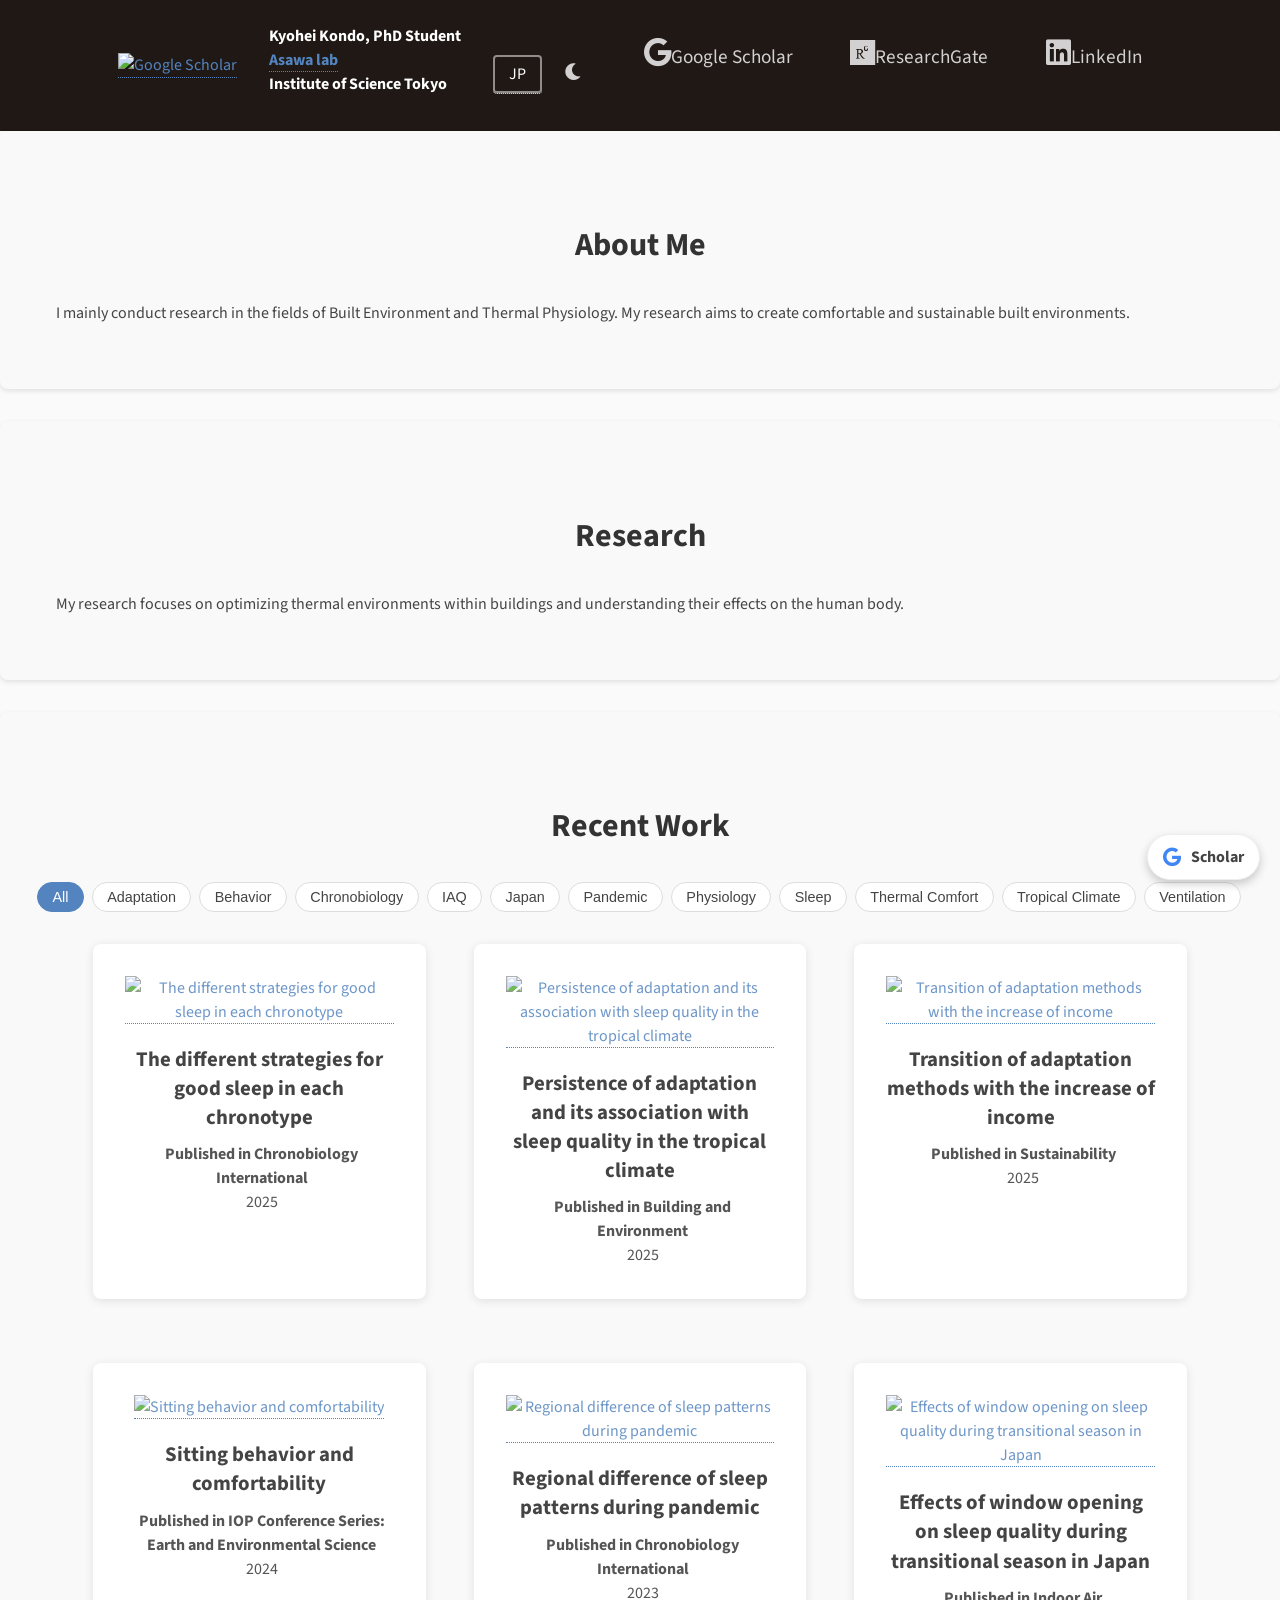
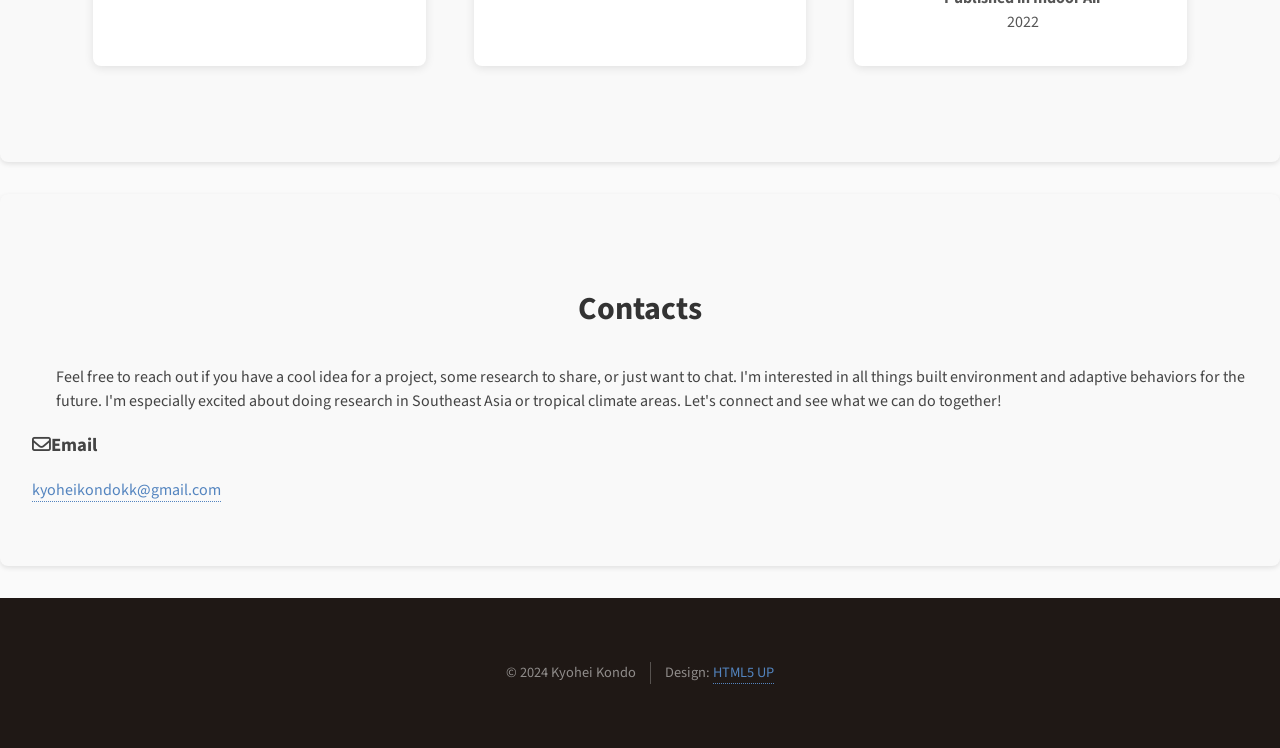
==== commit a7a042a3: "complete the doi" ====
--- a/index.html
+++ b/index.html
@@ -146,6 +146,7 @@
             </ul>
         </div>
     </footer>
+    <script src="js/publications.js"></script>
     <script src="js/script.js"></script>
 </body>
 
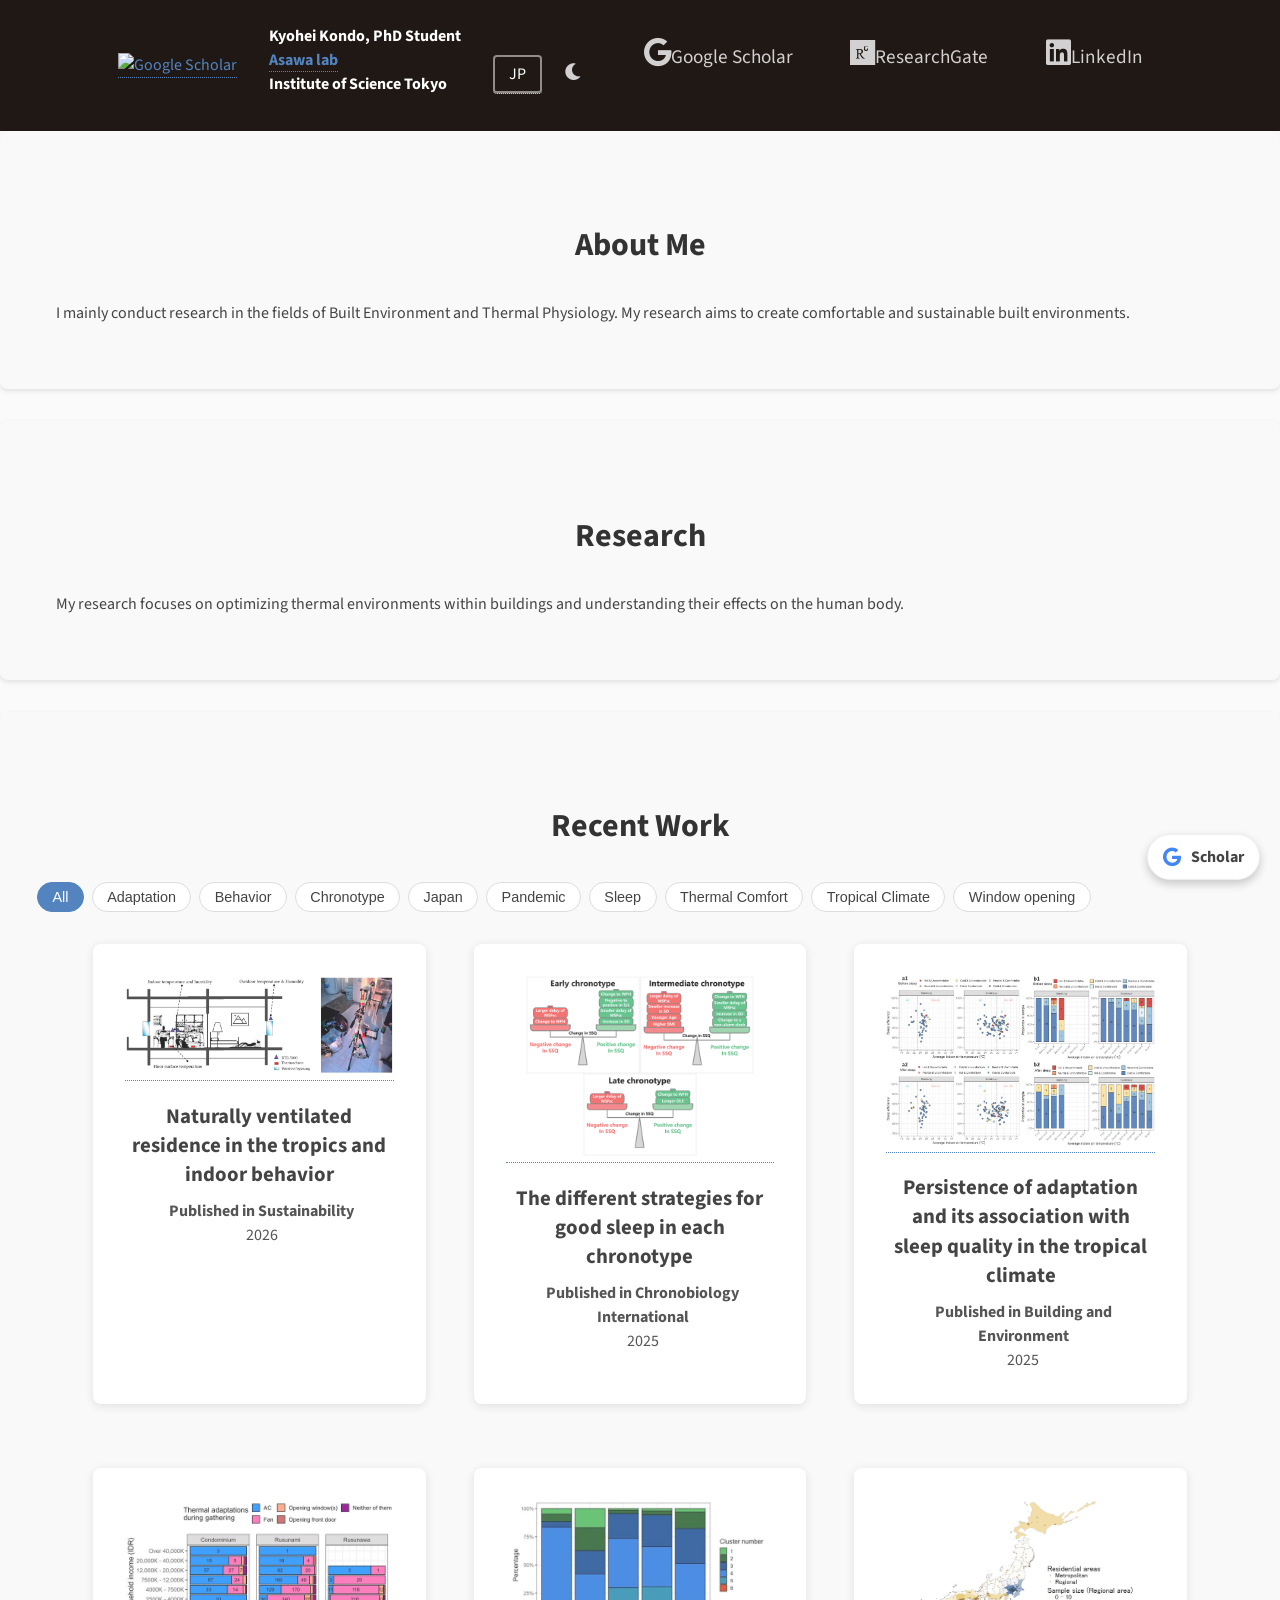
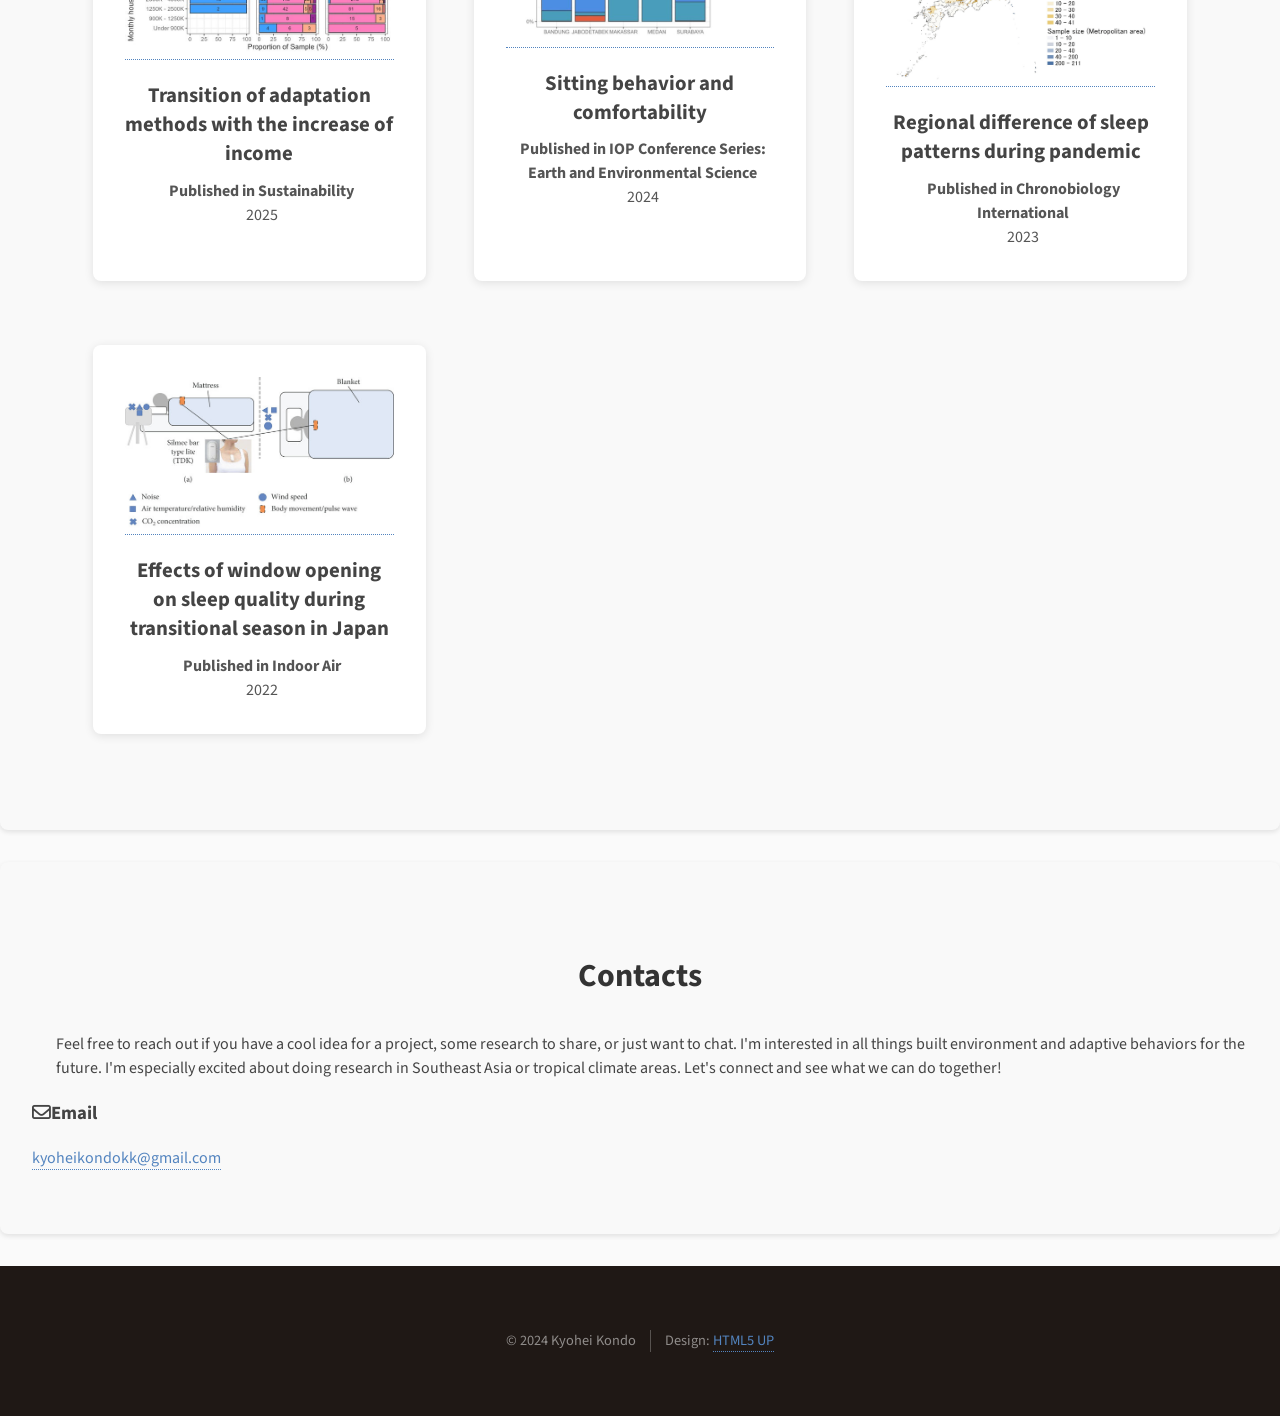
==== commit 1e8624b4: "Merge 741da299eb362cd54730b3e55651d0a102e8bb54 into 8c6f6d24dfb5d3194e79cb3038e571b63085fca8" ====
--- a/index.html
+++ b/index.html
@@ -2,6 +2,8 @@
 <html lang="ja">
 
 <head>
+    <!-- Font Awesome -->
+    <link rel="stylesheet" href="https://cdnjs.cloudflare.com/ajax/libs/font-awesome/6.0.0-beta3/css/all.min.css">
     <meta charset="UTF-8">
     <meta name="viewport" content="width=device-width, initial-scale=1.0">
     <title>Kyohei Kondo | Profile</title>
